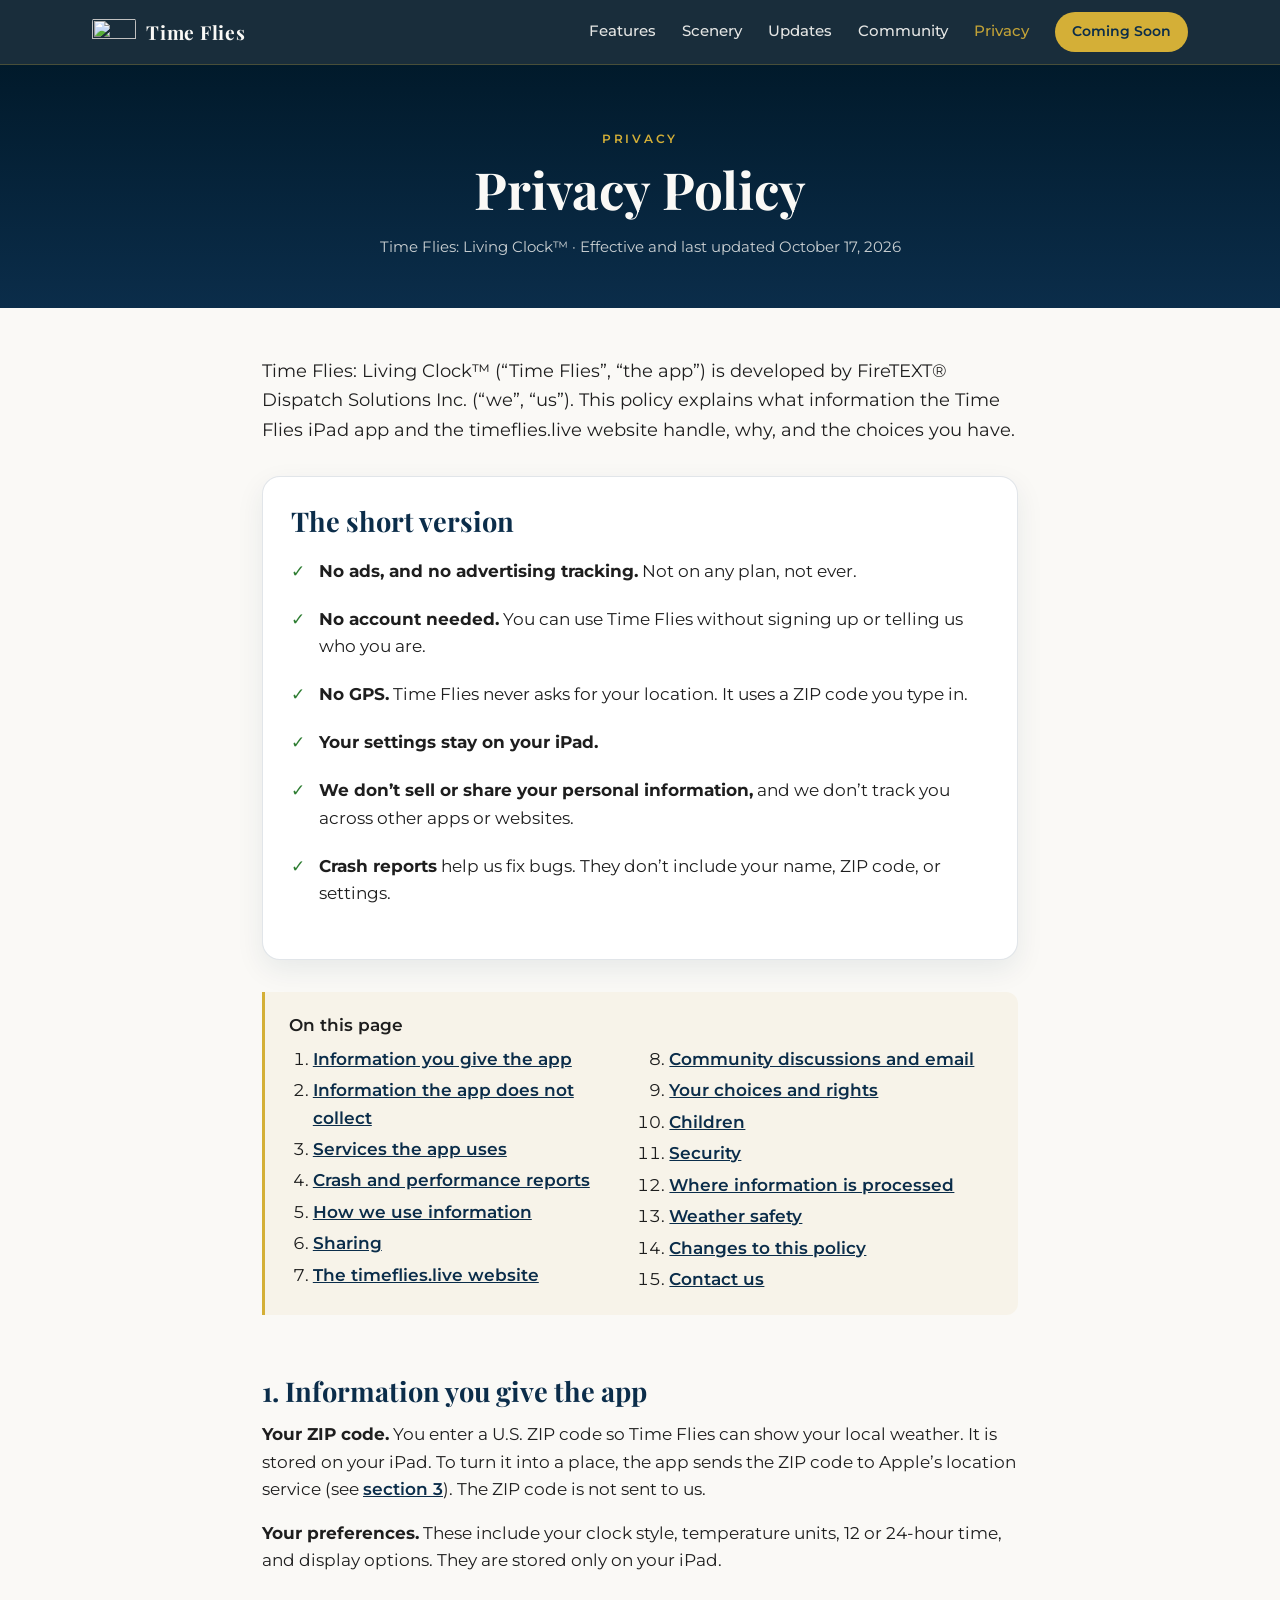
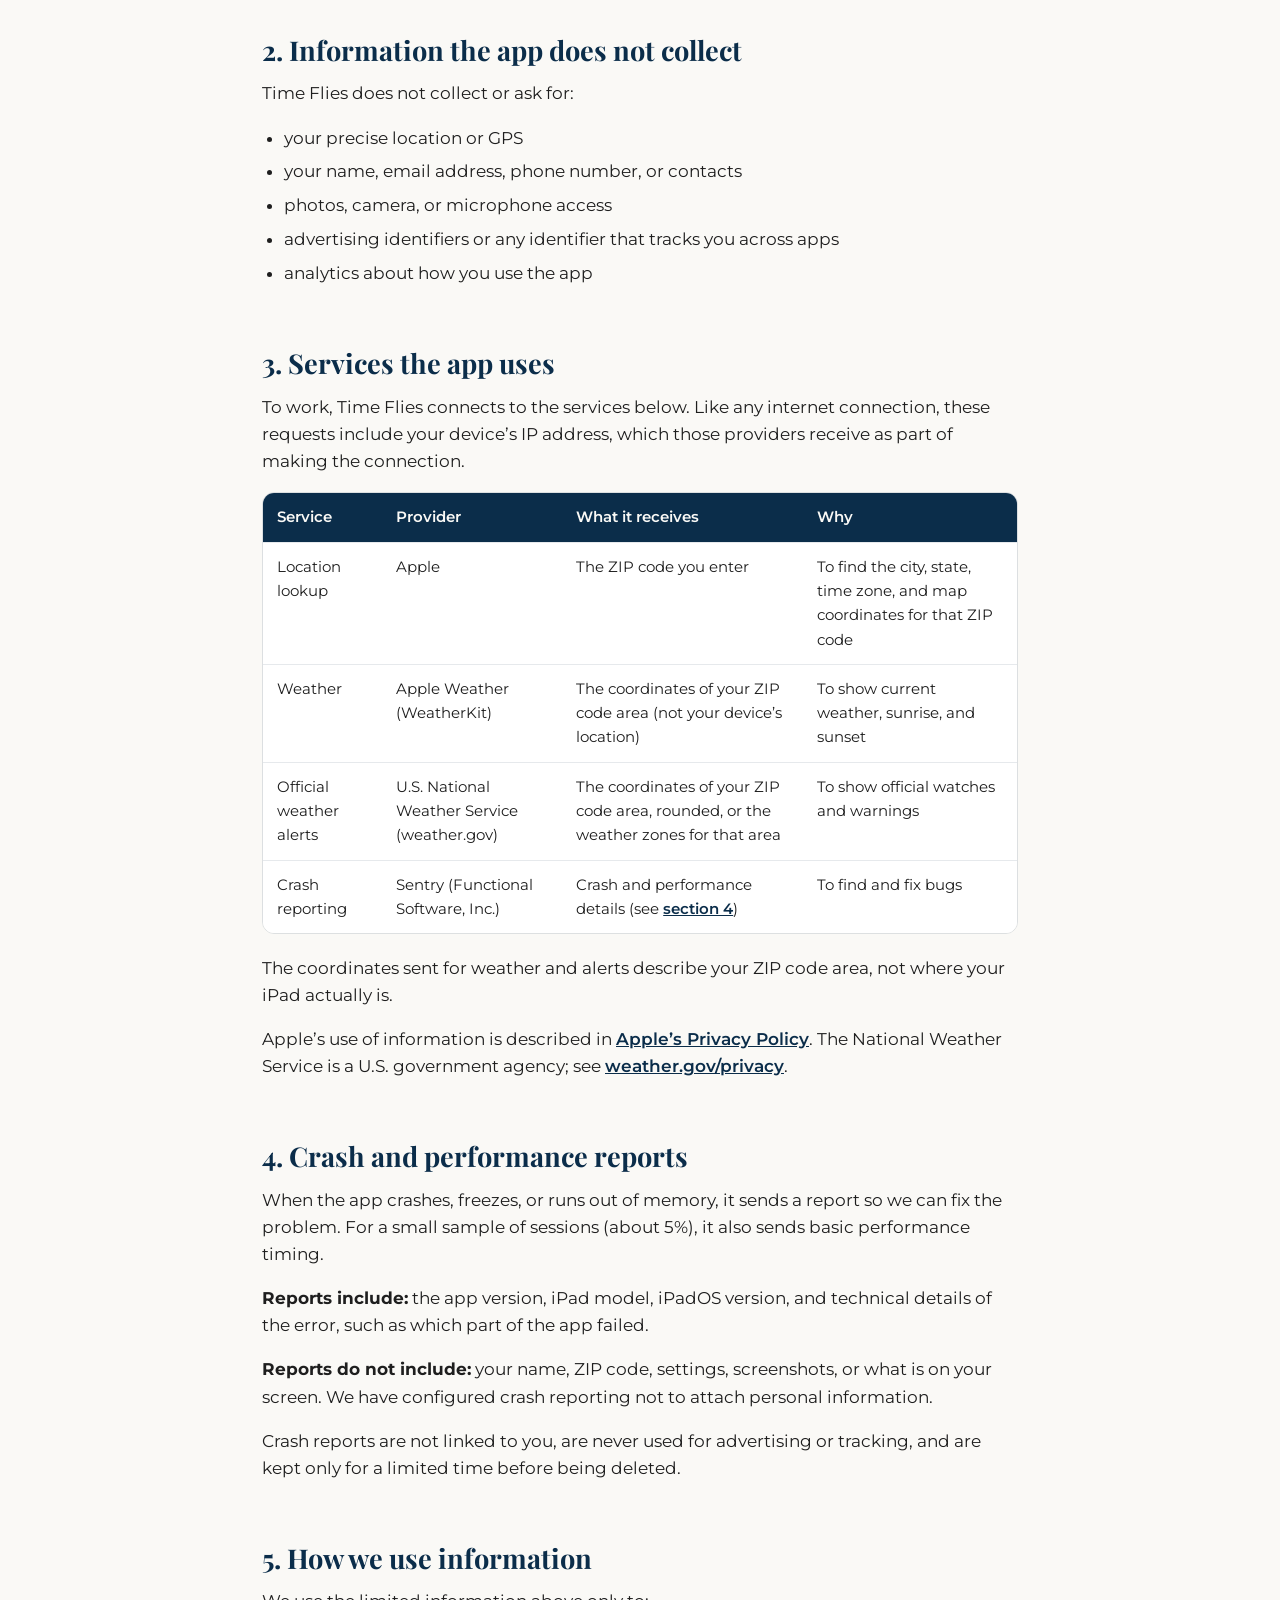
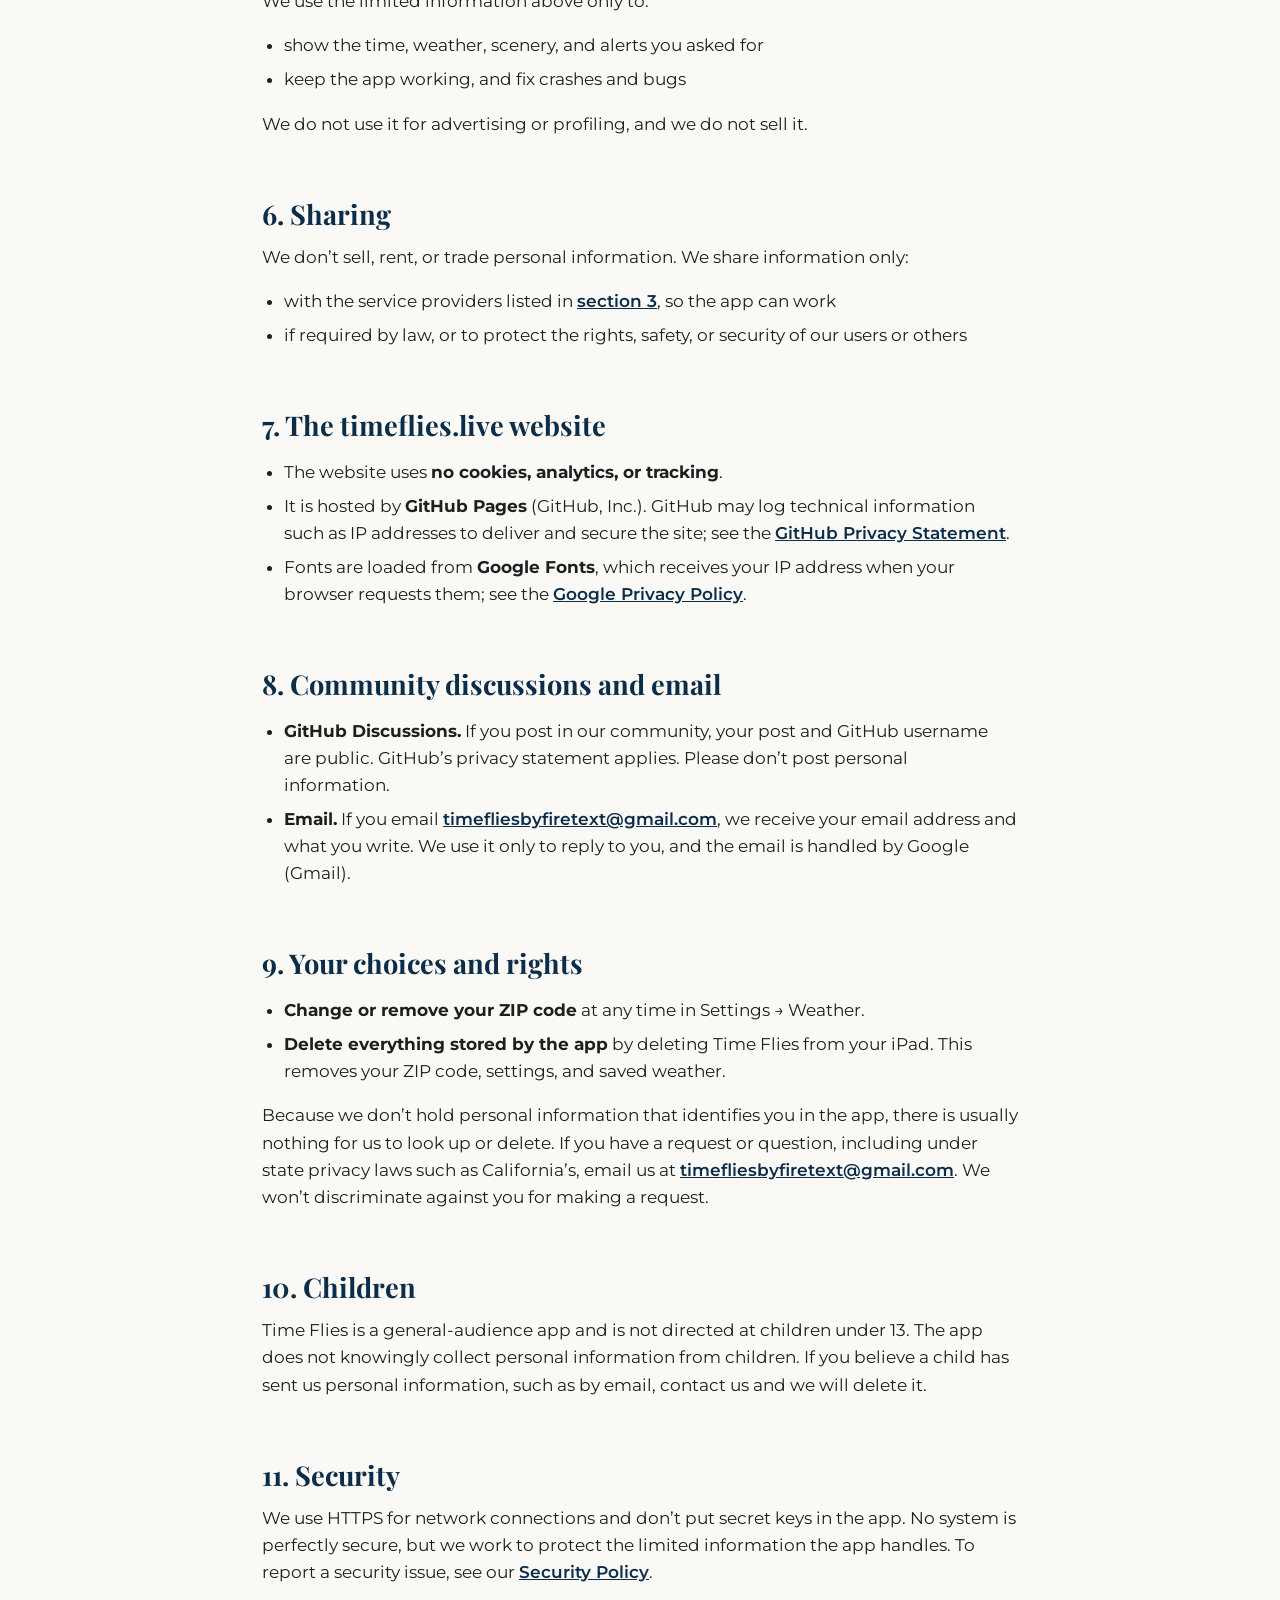
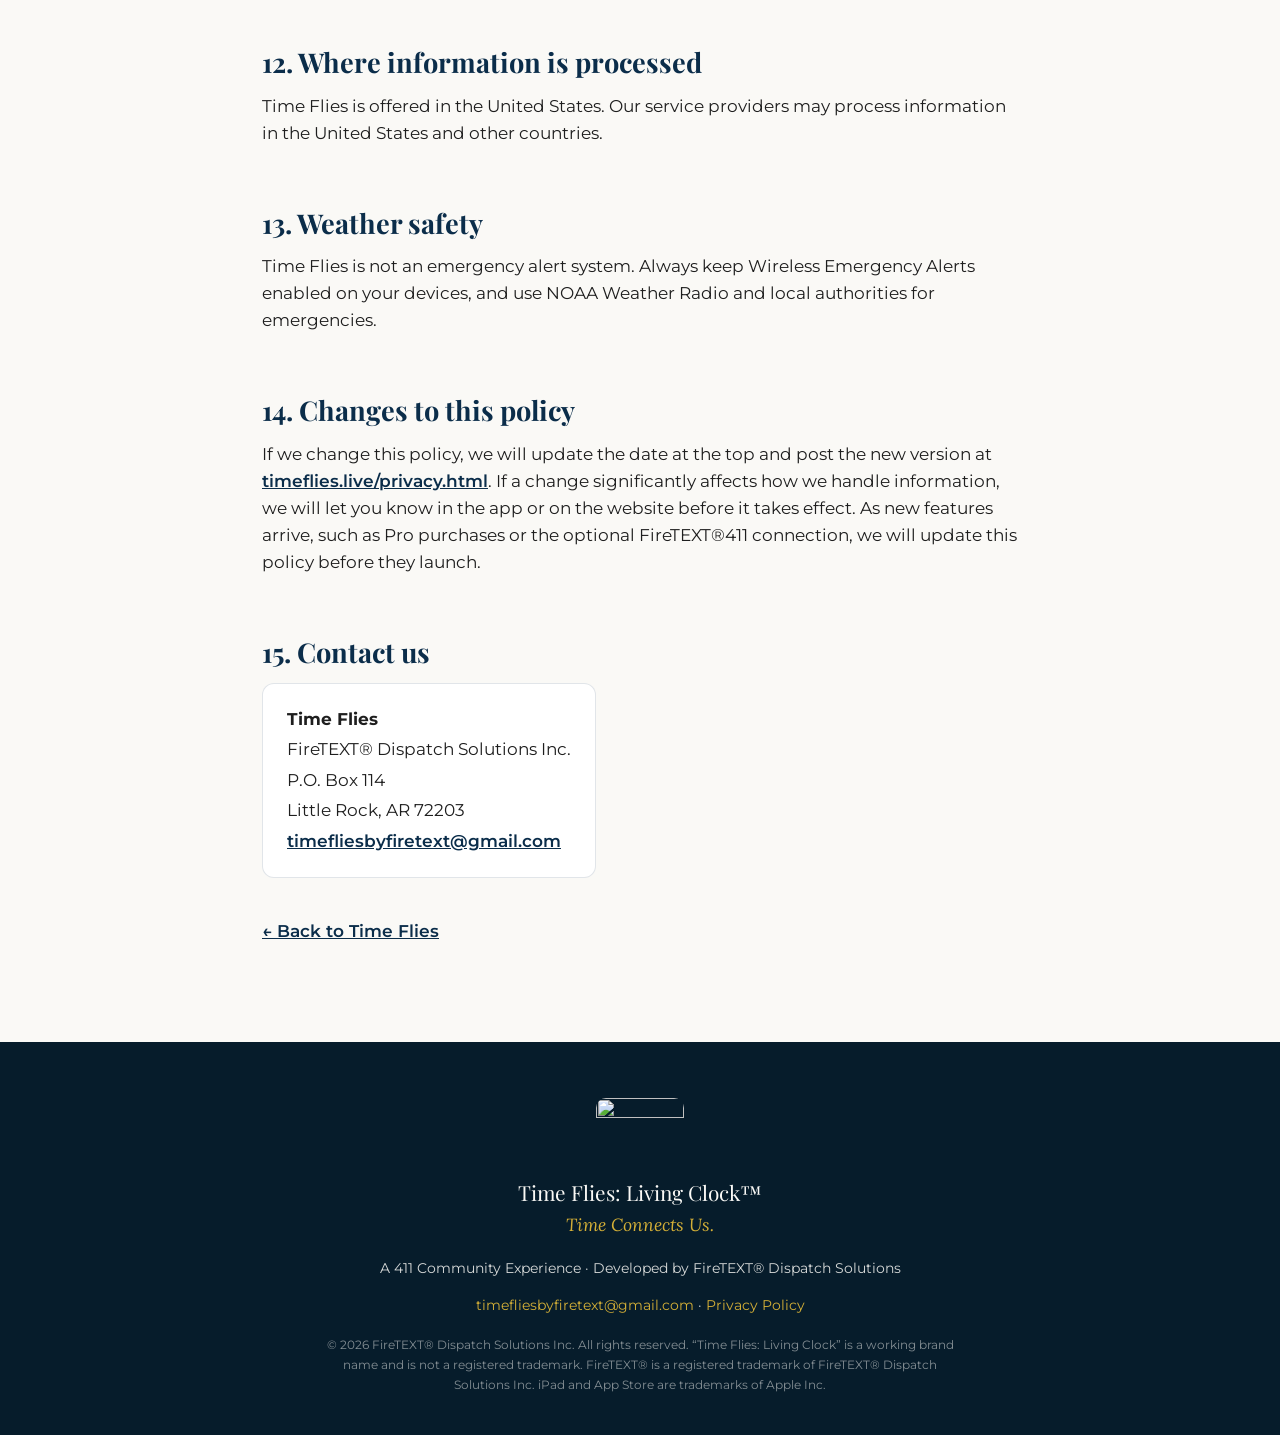
==== website/privacy.html @ d2031535 "Add the privacy policy page website/privacy.html at timeflies.live/privacy.html, linked from the hom" ====
<!doctype html>
<html lang="en">
<head>
  <meta charset="utf-8">
  <meta name="viewport" content="width=device-width, initial-scale=1">
  <title>Privacy Policy — Time Flies: Living Clock™</title>
  <meta name="description" content="How the Time Flies: Living Clock™ iPad app and the timeflies.live website handle information. No ads, no tracking, no account, and no GPS.">
  <meta name="robots" content="index, follow">
  <meta name="theme-color" content="#0B2D4A">
  <meta name="color-scheme" content="light">
  <link rel="canonical" href="https://timeflies.live/privacy.html">

  <meta property="og:site_name" content="Time Flies: Living Clock™">
  <meta property="og:type" content="article">
  <meta property="og:locale" content="en_US">
  <meta property="og:url" content="https://timeflies.live/privacy.html">
  <meta property="og:title" content="Privacy Policy — Time Flies: Living Clock™">
  <meta property="og:description" content="No ads, no tracking, no account, and no GPS. How Time Flies handles information.">
  <meta property="og:image" content="https://timeflies.live/assets/branding/time-flies-social-card.png">
  <meta property="og:image:width" content="1200">
  <meta property="og:image:height" content="630">
  <meta name="twitter:card" content="summary_large_image">
  <meta name="twitter:image" content="https://timeflies.live/assets/branding/time-flies-social-card.png">

  <link rel="icon" type="image/png" href="assets/branding/time-flies-favicon.png">
  <link rel="apple-touch-icon" href="assets/branding/time-flies-favicon.png">
  <link rel="preconnect" href="https://fonts.googleapis.com">
  <link rel="preconnect" href="https://fonts.gstatic.com" crossorigin>
  <link href="https://fonts.googleapis.com/css2?family=Lora:ital,wght@1,500&family=Montserrat:wght@400;500;600&family=Playfair+Display:wght@600;700&display=swap" rel="stylesheet">
  <link rel="stylesheet" href="styles.css">
</head>
<body>
  <a class="skip" href="#main">Skip to content</a>

  <header class="nav" id="top">
    <div class="wrap nav__inner">
      <a class="nav__brand" href="./" aria-label="Time Flies: Living Clock home">
        <img src="assets/branding/time-flies-symbol-dark.png" alt="" width="44" height="32">
        <span>Time Flies</span>
      </a>
      <button class="nav__toggle" aria-expanded="false" aria-controls="nav-links">Menu</button>
      <nav id="nav-links" class="nav__links" aria-label="Primary">
        <a href="./#features">Features</a>
        <a href="./#scenery">Scenery</a>
        <a href="./#updates">Updates</a>
        <a href="./#community">Community</a>
        <a href="privacy.html" aria-current="page">Privacy</a>
        <a class="btn btn--gold btn--sm" href="./#app-store">Coming Soon</a>
      </nav>
    </div>
  </header>

  <main id="main">
    <section class="legal-hero">
      <div class="wrap narrow">
        <p class="eyebrow">Privacy</p>
        <h1>Privacy Policy</h1>
        <p class="legal-hero__meta">Time Flies: Living Clock™ · Effective and last updated <time datetime="2026-10-17">October 17, 2026</time></p>
      </div>
    </section>

    <article class="section section--cream legal">
      <div class="wrap narrow">
        <p class="lead">Time Flies: Living Clock™ (“Time Flies”, “the app”) is developed by FireTEXT® Dispatch Solutions Inc. (“we”, “us”). This policy explains what information the Time Flies iPad app and the timeflies.live website handle, why, and the choices you have.</p>

        <aside class="legal-summary" aria-labelledby="short-version">
          <h2 id="short-version">The short version</h2>
          <ul class="checks">
            <li><strong>No ads, and no advertising tracking.</strong> Not on any plan, not ever.</li>
            <li><strong>No account needed.</strong> You can use Time Flies without signing up or telling us who you are.</li>
            <li><strong>No GPS.</strong> Time Flies never asks for your location. It uses a ZIP code you type in.</li>
            <li><strong>Your settings stay on your iPad.</strong></li>
            <li><strong>We don’t sell or share your personal information,</strong> and we don’t track you across other apps or websites.</li>
            <li><strong>Crash reports</strong> help us fix bugs. They don’t include your name, ZIP code, or settings.</li>
          </ul>
        </aside>

        <nav class="legal-toc" aria-label="On this page">
          <p class="legal-toc__title">On this page</p>
          <ol>
            <li><a href="#you-give">Information you give the app</a></li>
            <li><a href="#not-collected">Information the app does not collect</a></li>
            <li><a href="#services">Services the app uses</a></li>
            <li><a href="#crash-reports">Crash and performance reports</a></li>
            <li><a href="#use">How we use information</a></li>
            <li><a href="#sharing">Sharing</a></li>
            <li><a href="#website">The timeflies.live website</a></li>
            <li><a href="#community">Community discussions and email</a></li>
            <li><a href="#choices">Your choices and rights</a></li>
            <li><a href="#children">Children</a></li>
            <li><a href="#security">Security</a></li>
            <li><a href="#processing">Where information is processed</a></li>
            <li><a href="#weather-safety">Weather safety</a></li>
            <li><a href="#changes">Changes to this policy</a></li>
            <li><a href="#contact">Contact us</a></li>
          </ol>
        </nav>

        <h2 id="you-give">1. Information you give the app</h2>
        <p><strong>Your ZIP code.</strong> You enter a U.S. ZIP code so Time Flies can show your local weather. It is stored on your iPad. To turn it into a place, the app sends the ZIP code to Apple’s location service (see <a href="#services">section 3</a>). The ZIP code is not sent to us.</p>
        <p><strong>Your preferences.</strong> These include your clock style, temperature units, 12 or 24-hour time, and display options. They are stored only on your iPad.</p>

        <h2 id="not-collected">2. Information the app does not collect</h2>
        <p>Time Flies does not collect or ask for:</p>
        <ul>
          <li>your precise location or GPS</li>
          <li>your name, email address, phone number, or contacts</li>
          <li>photos, camera, or microphone access</li>
          <li>advertising identifiers or any identifier that tracks you across apps</li>
          <li>analytics about how you use the app</li>
        </ul>

        <h2 id="services">3. Services the app uses</h2>
        <p>To work, Time Flies connects to the services below. Like any internet connection, these requests include your device’s IP address, which those providers receive as part of making the connection.</p>
        <div class="table-wrap" role="region" aria-label="Services the app uses" tabindex="0">
          <table>
            <thead>
              <tr><th scope="col">Service</th><th scope="col">Provider</th><th scope="col">What it receives</th><th scope="col">Why</th></tr>
            </thead>
            <tbody>
              <tr><td>Location lookup</td><td>Apple</td><td>The ZIP code you enter</td><td>To find the city, state, time zone, and map coordinates for that ZIP code</td></tr>
              <tr><td>Weather</td><td>Apple Weather (WeatherKit)</td><td>The coordinates of your ZIP code area (not your device’s location)</td><td>To show current weather, sunrise, and sunset</td></tr>
              <tr><td>Official weather alerts</td><td>U.S. National Weather Service (weather.gov)</td><td>The coordinates of your ZIP code area, rounded, or the weather zones for that area</td><td>To show official watches and warnings</td></tr>
              <tr><td>Crash reporting</td><td>Sentry (Functional Software, Inc.)</td><td>Crash and performance details (see <a href="#crash-reports">section 4</a>)</td><td>To find and fix bugs</td></tr>
            </tbody>
          </table>
        </div>
        <p>The coordinates sent for weather and alerts describe your ZIP code area, not where your iPad actually is.</p>
        <p>Apple’s use of information is described in <a href="https://www.apple.com/legal/privacy/">Apple’s Privacy Policy</a>. The National Weather Service is a U.S. government agency; see <a href="https://www.weather.gov/privacy">weather.gov/privacy</a>.</p>

        <h2 id="crash-reports">4. Crash and performance reports</h2>
        <p>When the app crashes, freezes, or runs out of memory, it sends a report so we can fix the problem. For a small sample of sessions (about 5%), it also sends basic performance timing.</p>
        <p><strong>Reports include:</strong> the app version, iPad model, iPadOS version, and technical details of the error, such as which part of the app failed.</p>
        <p><strong>Reports do not include:</strong> your name, ZIP code, settings, screenshots, or what is on your screen. We have configured crash reporting not to attach personal information.</p>
        <p>Crash reports are not linked to you, are never used for advertising or tracking, and are kept only for a limited time before being deleted.</p>

        <h2 id="use">5. How we use information</h2>
        <p>We use the limited information above only to:</p>
        <ul>
          <li>show the time, weather, scenery, and alerts you asked for</li>
          <li>keep the app working, and fix crashes and bugs</li>
        </ul>
        <p>We do not use it for advertising or profiling, and we do not sell it.</p>

        <h2 id="sharing">6. Sharing</h2>
        <p>We don’t sell, rent, or trade personal information. We share information only:</p>
        <ul>
          <li>with the service providers listed in <a href="#services">section 3</a>, so the app can work</li>
          <li>if required by law, or to protect the rights, safety, or security of our users or others</li>
        </ul>

        <h2 id="website">7. The timeflies.live website</h2>
        <ul>
          <li>The website uses <strong>no cookies, analytics, or tracking</strong>.</li>
          <li>It is hosted by <strong>GitHub Pages</strong> (GitHub, Inc.). GitHub may log technical information such as IP addresses to deliver and secure the site; see the <a href="https://docs.github.com/site-policy/privacy-policies/github-general-privacy-statement">GitHub Privacy Statement</a>.</li>
          <li>Fonts are loaded from <strong>Google Fonts</strong>, which receives your IP address when your browser requests them; see the <a href="https://policies.google.com/privacy">Google Privacy Policy</a>.</li>
        </ul>

        <h2 id="community">8. Community discussions and email</h2>
        <ul>
          <li><strong>GitHub Discussions.</strong> If you post in our community, your post and GitHub username are public. GitHub’s privacy statement applies. Please don’t post personal information.</li>
          <li><strong>Email.</strong> If you email <a href="mailto:timefliesbyfiretext@gmail.com">timefliesbyfiretext@gmail.com</a>, we receive your email address and what you write. We use it only to reply to you, and the email is handled by Google (Gmail).</li>
        </ul>

        <h2 id="choices">9. Your choices and rights</h2>
        <ul>
          <li><strong>Change or remove your ZIP code</strong> at any time in Settings → Weather.</li>
          <li><strong>Delete everything stored by the app</strong> by deleting Time Flies from your iPad. This removes your ZIP code, settings, and saved weather.</li>
        </ul>
        <p>Because we don’t hold personal information that identifies you in the app, there is usually nothing for us to look up or delete. If you have a request or question, including under state privacy laws such as California’s, email us at <a href="mailto:timefliesbyfiretext@gmail.com">timefliesbyfiretext@gmail.com</a>. We won’t discriminate against you for making a request.</p>

        <h2 id="children">10. Children</h2>
        <p>Time Flies is a general-audience app and is not directed at children under 13. The app does not knowingly collect personal information from children. If you believe a child has sent us personal information, such as by email, contact us and we will delete it.</p>

        <h2 id="security">11. Security</h2>
        <p>We use HTTPS for network connections and don’t put secret keys in the app. No system is perfectly secure, but we work to protect the limited information the app handles. To report a security issue, see our <a href="https://github.com/firetext911/time-flies-showcase/blob/main/SECURITY.md">Security Policy</a>.</p>

        <h2 id="processing">12. Where information is processed</h2>
        <p>Time Flies is offered in the United States. Our service providers may process information in the United States and other countries.</p>

        <h2 id="weather-safety">13. Weather safety</h2>
        <p>Time Flies is not an emergency alert system. Always keep Wireless Emergency Alerts enabled on your devices, and use NOAA Weather Radio and local authorities for emergencies.</p>

        <h2 id="changes">14. Changes to this policy</h2>
        <p>If we change this policy, we will update the date at the top and post the new version at <a href="https://timeflies.live/privacy.html">timeflies.live/privacy.html</a>. If a change significantly affects how we handle information, we will let you know in the app or on the website before it takes effect. As new features arrive, such as Pro purchases or the optional FireTEXT®411 connection, we will update this policy before they launch.</p>

        <h2 id="contact">15. Contact us</h2>
        <address class="legal-address">
          <strong>Time Flies</strong><br>
          FireTEXT® Dispatch Solutions Inc.<br>
          P.O. Box 114<br>
          Little Rock, AR 72203<br>
          <a href="mailto:timefliesbyfiretext@gmail.com">timefliesbyfiretext@gmail.com</a>
        </address>

        <p class="legal-back"><a href="./">← Back to Time Flies</a></p>
      </div>
    </article>
  </main>

  <footer class="footer">
    <div class="wrap footer__inner">
      <img src="assets/branding/time-flies-symbol-dark.png" alt="" width="88" height="64">
      <p class="footer__name">Time Flies: Living Clock™</p>
      <p class="footer__tag">Time Connects Us.</p>
      <p>A 411 Community Experience · Developed by FireTEXT® Dispatch Solutions</p>
      <p><a class="footer__email" href="mailto:timefliesbyfiretext@gmail.com">timefliesbyfiretext@gmail.com</a> · <a class="footer__email" href="privacy.html">Privacy Policy</a></p>
      <p class="footer__legal">© <span data-year>2026</span> FireTEXT® Dispatch Solutions Inc. All rights reserved. “Time Flies: Living Clock” is a working brand name and is not a registered trademark. FireTEXT® is a registered trademark of FireTEXT® Dispatch Solutions Inc. iPad and App Store are trademarks of Apple Inc.</p>
    </div>
  </footer>

  <script src="main.js" defer></script>
</body>
</html>
---- website/styles.css ----
/* Time Flies: Living Clock™ — public website
   Brand tokens from the approved brand package (v1.0). */
:root {
  --midnight: #0B2D4A;
  --gold: #D4AF37;
  --forest: #2E7D32;
  --cream: #FAF9F6;
  --deep-navy: #061C2B;
  --charcoal: #1E1E1E;
  --soft-gold: #E5C76B;
  --olive: #687A43;

  --font-display: "Playfair Display", Georgia, "Times New Roman", serif;
  --font-ui: "Montserrat", system-ui, -apple-system, "Segoe UI", sans-serif;
  --font-tagline: "Lora", Georgia, serif;

  --radius: 18px;
  --gutter: 16px;
  --maxw: 1160px;
}

*, *::before, *::after { box-sizing: border-box; }
html { scroll-behavior: smooth; }
body {
  margin: 0;
  font-family: var(--font-ui);
  font-size: 1.0625rem; /* 17px at default size */
  line-height: 1.6;
  color: var(--charcoal);
  background: var(--cream);
  -webkit-font-smoothing: antialiased;
}
img { max-width: 100%; height: auto; display: block; }
a { color: inherit; }
h1, h2, h3 { font-family: var(--font-display); line-height: 1.2; margin: 0 0 .5em; }
h2 { font-size: clamp(1.8rem, 1.2rem + 2.2vw, 2.7rem); }
h3 { font-size: 1.2rem; }
p { margin: 0 0 1em; }

.wrap { width: 100%; max-width: var(--maxw); margin: 0 auto; padding: 0 var(--gutter); }
@media (min-width: 720px) { .wrap { padding: 0 32px; } }
.narrow { max-width: 820px; }
.center { text-align: center; }
.center-row { justify-content: center; }
.muted { opacity: .75; font-size: .95rem; }
.note { text-align: center; font-size: .9rem; opacity: .7; margin-top: 1.5rem; }

.skip { position: absolute; left: -999px; top: 8px; background: var(--gold); color: var(--midnight); padding: 8px 14px; border-radius: 8px; z-index: 100; }
.skip:focus { left: 8px; }
:focus-visible { outline: 3px solid var(--gold); outline-offset: 3px; }

.eyebrow {
  font-size: .78rem; font-weight: 600; letter-spacing: .22em; text-transform: uppercase;
  color: var(--gold); margin-bottom: .6rem;
}
.section--cream .eyebrow { color: #8a6d14; } /* gold darkened for AA contrast on cream */
.lead { font-size: 1.15rem; }

/* Buttons */
.btn {
  display: inline-flex; align-items: center; justify-content: center; gap: .5em;
  padding: .85em 1.5em; border-radius: 999px; font-weight: 600; font-size: .95rem;
  text-decoration: none; border: 2px solid transparent; transition: transform .15s, background .15s, color .15s;
}
.btn:hover { transform: translateY(-1px); }
.btn--sm { padding: .5em 1.1em; font-size: .85rem; }
.btn--gold { background: var(--gold); color: var(--midnight); }
.btn--gold:hover { background: var(--soft-gold); }
.btn--ghost { border-color: rgba(212,175,55,.6); color: var(--cream); }
.btn--ghost:hover { background: rgba(212,175,55,.12); }
.btn--navy { background: var(--midnight); color: var(--cream); cursor: default; }
.btn--navy:hover { transform: none; }
.btn--outline { border-color: var(--midnight); color: var(--midnight); }
.btn--outline:hover { background: var(--midnight); color: var(--cream); }
.link-gold { color: var(--gold); font-weight: 600; text-decoration: none; }
.link-gold:hover { text-decoration: underline; }

/* Navigation */
.nav {
  position: sticky; top: 0; z-index: 50;
  background: rgba(6, 28, 43, .92); backdrop-filter: blur(10px);
  border-bottom: 1px solid rgba(212,175,55,.25); color: var(--cream);
}
.nav__inner { display: flex; align-items: center; justify-content: space-between; min-height: 64px; }
.nav__brand { display: flex; align-items: center; gap: 10px; text-decoration: none; font-family: var(--font-display); font-weight: 700; font-size: 1.2rem; letter-spacing: .04em; }
.nav__brand img { width: 44px; height: auto; border-radius: 6px; }
.nav__links { display: flex; align-items: center; gap: 26px; }
.nav__links a:not(.btn) { text-decoration: none; font-size: .92rem; font-weight: 500; opacity: .9; }
.nav__links a:not(.btn):hover { color: var(--gold); }
.nav__toggle { display: none; background: none; border: 1px solid rgba(212,175,55,.6); color: var(--cream); border-radius: 999px; padding: .4em 1em; font: inherit; font-size: .85rem; }
@media (max-width: 860px) {
  .nav__toggle { display: inline-block; }
  .nav__links {
    display: none; position: absolute; top: 64px; left: 0; right: 0;
    flex-direction: column; align-items: stretch; gap: 0; padding: 8px var(--gutter) 16px;
    background: var(--deep-navy); border-bottom: 1px solid rgba(212,175,55,.25);
  }
  .nav__links.open { display: flex; }
  .nav__links a:not(.btn) { padding: 12px 0; border-bottom: 1px solid rgba(250,249,246,.08); }
  .nav__links .btn { margin-top: 12px; }
}

/* Hero */
.hero {
  color: var(--cream);
  background:
    radial-gradient(900px 500px at 85% 45%, rgba(212,175,55,.10), transparent 60%),
    linear-gradient(180deg, #011a2b 0%, #011a2b 45%, var(--midnight) 100%);
  padding: 48px 0 72px;
  overflow: hidden;
}
.hero__grid { display: grid; gap: 40px; align-items: center; }
@media (min-width: 960px) { .hero__grid { grid-template-columns: minmax(0, 1fr) minmax(0, 1.1fr); } }
.hero__copy { text-align: center; }
/* The approved artwork carries its own dark vignette; feather the edges so it sits in the hero without a visible box. */
.hero__logo {
  width: min(440px, 100%); margin: 0 auto 8px;
  -webkit-mask-image: linear-gradient(90deg, transparent, #000 5%, #000 95%, transparent), linear-gradient(180deg, transparent, #000 4%, #000 98%, transparent);
  -webkit-mask-composite: source-in;
  mask-image: linear-gradient(90deg, transparent, #000 5%, #000 95%, transparent), linear-gradient(180deg, transparent, #000 4%, #000 98%, transparent);
  mask-composite: intersect;
}
.hero__lede { font-family: var(--font-display); font-size: clamp(1.35rem, 1.1rem + 1vw, 1.9rem); max-width: 30ch; margin: 4px auto 14px; }
.hero__status { list-style: none; margin: 0 0 14px; padding: 0; display: flex; flex-wrap: wrap; justify-content: center; gap: 10px; }
.hero__status li { padding: .45em 1.1em; border-radius: 999px; border: 1px solid rgba(212,175,55,.45); font-size: .92rem; background: rgba(250,249,246,.04); }
.hero__status strong { color: var(--gold); font-weight: 600; }
.sr-only { position: absolute; width: 1px; height: 1px; padding: 0; margin: -1px; overflow: hidden; clip: rect(0 0 0 0); white-space: nowrap; border: 0; }
.hero__promise { font-family: var(--font-tagline); font-style: italic; color: var(--gold); font-size: 1.15rem; }
.hero__cta { display: flex; flex-wrap: wrap; gap: 12px; justify-content: center; margin-top: 20px; }

/* iPad frame */
.ipad { margin: 0; }
.ipad__screen {
  position: relative; aspect-ratio: 4 / 3; border-radius: 14px; overflow: hidden;
  box-shadow: 0 0 0 10px #10161c, 0 0 0 11px #2b3440, 0 30px 60px rgba(0,0,0,.45);
}
.ipad--hero figcaption, .shot figcaption, .tile figcaption {
  text-align: center; font-size: .85rem; margin-top: 22px; opacity: .75;
}
.ipad--sm .ipad__screen { box-shadow: 0 0 0 7px #10161c, 0 0 0 8px #2b3440, 0 18px 36px rgba(0,0,0,.25); }

.live-clock {
  position: absolute; inset: 0; display: flex; flex-direction: column; align-items: center; justify-content: center;
  color: #fff; text-shadow: 0 2px 18px rgba(0,0,0,.45);
}
.live-clock__time { font-family: var(--font-ui); font-weight: 500; font-size: clamp(3rem, 2rem + 6vw, 6.5rem); letter-spacing: .02em; font-variant-numeric: tabular-nums; line-height: 1; }
.live-clock__date { font-size: clamp(.85rem, .7rem + .6vw, 1.15rem); letter-spacing: .12em; text-transform: uppercase; margin-top: 10px; opacity: .9; }

/* Scenes — colour studies, not app renders */
.scene { position: relative; width: 100%; height: 100%; overflow: hidden; }
.scene::after { /* mountain silhouette */
  content: ""; position: absolute; left: -5%; right: -5%; bottom: 0; height: 45%;
  background: var(--ridge, #0d2233);
  clip-path: polygon(0 70%, 12% 40%, 22% 55%, 35% 18%, 47% 48%, 58% 30%, 70% 52%, 82% 22%, 92% 45%, 100% 35%, 100% 100%, 0 100%);
  opacity: .95;
}
.scene--sunny  { background: linear-gradient(180deg, #5aa7e0 0%, #a8d4f2 55%, #e9f3fa 100%); --ridge: #2f4f3a; }
.scene--rain   { background: linear-gradient(180deg, #4b5a68 0%, #7d8c99 60%, #a3afb8 100%); --ridge: #2b3a3f; }
.scene--snow   { background: linear-gradient(180deg, #b9c6d3 0%, #dde5ec 60%, #f4f7fa 100%); --ridge: #6f8193; }
.scene--storm  { background: linear-gradient(180deg, #1b2430 0%, #33404e 60%, #4a5866 100%); --ridge: #121a22; }
.scene--moon   { background: radial-gradient(circle at 75% 22%, #f4f1dc 0 3.5%, rgba(244,241,220,.25) 4%, transparent 14%), linear-gradient(180deg, #061428 0%, #0B2D4A 70%, #18405f 100%); --ridge: #04101c; }
.scene--golden { background: radial-gradient(circle at 50% 78%, #ffd98a 0 6%, rgba(255,190,90,.5) 14%, transparent 45%), linear-gradient(180deg, #2a2f5a 0%, #b45c4a 50%, #f0a55a 78%, #f7cf7a 100%); --ridge: #241a24; }

.fx { position: absolute; inset: 0; z-index: 1; pointer-events: none; }
.fx--rain {
  background-image: repeating-linear-gradient(105deg, transparent 0 14px, rgba(255,255,255,.35) 14px 15px, transparent 15px 34px);
  background-size: 120px 120px; animation: rain .6s linear infinite;
}
.fx--snow {
  background-image:
    radial-gradient(circle, #fff 1.6px, transparent 2.2px),
    radial-gradient(circle, rgba(255,255,255,.8) 1.1px, transparent 1.6px);
  background-size: 60px 60px, 37px 37px; animation: snow 6s linear infinite;
}
.fx--flash { background: #fff; opacity: 0; animation: flash 7s infinite; }
@keyframes rain  { to { background-position: -30px 120px; } }
@keyframes snow  { to { background-position: 20px 60px, -10px 37px; } }
@keyframes flash { 0%, 90%, 94%, 100% { opacity: 0; } 91%, 93% { opacity: .35; } }
@media (prefers-reduced-motion: reduce) {
  .fx--rain, .fx--snow, .fx--flash { animation: none; }
  html { scroll-behavior: auto; }
}

/* Promise strip */
.strip { background: var(--deep-navy); color: var(--cream); border-top: 1px solid rgba(212,175,55,.3); border-bottom: 1px solid rgba(212,175,55,.3); }
.strip__grid { display: grid; grid-template-columns: repeat(2, 1fr); gap: 20px; padding-top: 26px; padding-bottom: 26px; text-align: center; }
@media (min-width: 820px) { .strip__grid { grid-template-columns: repeat(4, 1fr); } }
.strip strong { display: block; color: var(--gold); font-weight: 600; letter-spacing: .03em; }
.strip span { font-size: .88rem; opacity: .8; }

/* Sections */
.section { padding: 80px 0; }
.section--cream { background: var(--cream); color: var(--charcoal); }
.section--cream h2 { color: var(--midnight); }
.section--navy { background: var(--midnight); color: var(--cream); }
.section--green { background: linear-gradient(180deg, #1f5a23, var(--forest)); color: var(--cream); }
.section--green .eyebrow { color: var(--soft-gold); }
.section__head { text-align: center; max-width: 720px; margin: 0 auto 44px; }
.intro { padding-bottom: 20px; text-align: center; }
.intro h2::after, .section__head h2::after {
  content: ""; display: block; width: 64px; height: 2px; background: var(--gold); margin: 18px auto 0;
}

/* Screenshot slots */
.shots { display: grid; gap: 40px; }
@media (min-width: 820px) { .shots { grid-template-columns: repeat(3, 1fr); } }
.shot { margin: 0; }
.placeholder {
  display: flex; align-items: center; justify-content: center;
  background: linear-gradient(135deg, var(--midnight), var(--deep-navy));
  color: rgba(250,249,246,.7); font-size: .9rem; letter-spacing: .08em; text-transform: uppercase;
}
.placeholder span { border: 1px dashed rgba(212,175,55,.5); padding: 8px 14px; border-radius: 999px; }
.shot img { width: 100%; height: 100%; object-fit: cover; }

/* Features */
.features { display: grid; gap: 18px; }
@media (min-width: 680px) { .features { grid-template-columns: repeat(2, minmax(0, 1fr)); } }
@media (min-width: 1000px) { .features { grid-template-columns: repeat(3, minmax(0, 1fr)); } }
.feature {
  padding: 26px; border-radius: var(--radius);
  background: linear-gradient(180deg, rgba(250,249,246,.06), rgba(250,249,246,.02));
  border: 1px solid rgba(212,175,55,.22);
}
.feature h3 { color: var(--gold); }
.feature p { margin: 0; opacity: .88; font-size: .97rem; }
.tag {
  font-family: var(--font-ui); font-style: normal; font-size: .62rem; font-weight: 600; letter-spacing: .12em; text-transform: uppercase;
  vertical-align: middle; margin-left: 6px; padding: 3px 8px; border-radius: 999px;
  border: 1px solid currentColor; opacity: .85;
}

/* Scenery gallery */
.scenery { display: grid; gap: 22px; grid-template-columns: repeat(2, minmax(0, 1fr)); }
@media (min-width: 900px) { .scenery { grid-template-columns: repeat(3, minmax(0, 1fr)); } }
.tile { margin: 0; }
.tile .scene { height: auto; aspect-ratio: 4 / 3; border-radius: 14px; box-shadow: 0 14px 30px rgba(11,45,74,.18); }
.tile figcaption { margin-top: 10px; font-weight: 600; color: var(--midnight); opacity: 1; }

/* Video */
.video { margin: 28px 0 18px; aspect-ratio: 16 / 9; border-radius: var(--radius); overflow: hidden; border: 1px solid rgba(212,175,55,.35); background: var(--deep-navy); }
.video video { width: 100%; height: 100%; object-fit: cover; }
.video__placeholder { height: 100%; display: flex; flex-direction: column; align-items: center; justify-content: center; gap: 14px; }
.video__placeholder p { margin: 0; letter-spacing: .1em; text-transform: uppercase; font-size: .85rem; opacity: .8; }
.video__play { width: 72px; height: 72px; border-radius: 50%; border: 2px solid var(--gold); position: relative; }
.video__play::after { content: ""; position: absolute; left: 29px; top: 22px; border-left: 20px solid var(--gold); border-top: 13px solid transparent; border-bottom: 13px solid transparent; }

/* Timeline */
.timeline { list-style: none; margin: 0; padding: 0 0 0 28px; border-left: 2px solid rgba(11,45,74,.15); }
.timeline li { position: relative; padding: 0 0 30px 18px; }
.timeline li::before {
  content: ""; position: absolute; left: -37px; top: 6px; width: 16px; height: 16px; border-radius: 50%;
  background: var(--cream); border: 2px solid rgba(11,45,74,.3);
}
.timeline li.done::before { background: var(--forest); border-color: var(--forest); }
.timeline li.active::before { background: var(--gold); border-color: var(--gold); box-shadow: 0 0 0 6px rgba(212,175,55,.2); }
.timeline time { font-size: .8rem; letter-spacing: .14em; text-transform: uppercase; color: #6b5a1e; font-weight: 600; }
.timeline h3 { color: var(--midnight); margin: 4px 0 4px; }
.timeline p { margin: 0; }

/* Plans */
.plans { display: grid; gap: 22px; max-width: 900px; margin: 0 auto; }
@media (min-width: 760px) { .plans { grid-template-columns: 1fr 1fr; } }
.plan { padding: 30px; border-radius: var(--radius); border: 1px solid rgba(250,249,246,.18); background: rgba(250,249,246,.04); }
.plan--pro { border-color: var(--gold); background: linear-gradient(180deg, rgba(212,175,55,.1), rgba(212,175,55,.02)); }
.plan h3 { font-size: 1.6rem; color: var(--gold); }
.plan ul, .checks { list-style: none; padding: 0; margin: 0 0 1em; }
.plan li, .checks li { padding: 7px 0 7px 28px; position: relative; }
.plan li::before, .checks li::before { content: "✓"; position: absolute; left: 0; color: var(--gold); font-weight: 700; }
.checks li::before { color: var(--forest); }

/* App Store */
.appstore__mark { width: 160px; margin: 0 auto 18px; border-radius: 22px; box-shadow: 0 16px 36px rgba(11,45,74,.25); }

/* Community */
.community { display: grid; gap: 16px; }
@media (min-width: 640px) { .community { grid-template-columns: repeat(2, 1fr); } }
@media (min-width: 1000px) { .community { grid-template-columns: repeat(4, 1fr); } }
.card {
  display: block; text-decoration: none; padding: 24px; border-radius: var(--radius);
  background: rgba(250,249,246,.08); border: 1px solid rgba(250,249,246,.2); transition: background .15s, transform .15s;
}
.card:hover { background: rgba(250,249,246,.14); transform: translateY(-2px); }
.card h3 { font-family: var(--font-ui); font-weight: 600; font-size: 1.05rem; }
.card p { margin: 0; opacity: .85; font-size: .95rem; }

/* Privacy / contact */
.two-col { display: grid; gap: 48px; }
@media (min-width: 860px) { .two-col { grid-template-columns: 1fr 1fr; } }
.two-col a { color: var(--midnight); font-weight: 600; }
.contact-email { font-size: 1.1rem; }
.contact-email a { overflow-wrap: anywhere; }
.footer__email { color: var(--gold); text-decoration: none; }
.footer__email:hover { text-decoration: underline; }

/* Footer */
.footer { background: var(--deep-navy); color: rgba(250,249,246,.85); padding: 56px 0 40px; text-align: center; font-size: .9rem; }
.footer img { width: 88px; margin: 0 auto 14px; border-radius: 10px; }
.footer__name { font-family: var(--font-display); font-size: 1.3rem; color: var(--cream); margin-bottom: 2px; }
.footer__tag { font-family: var(--font-tagline); font-style: italic; color: var(--gold); font-size: 1.1rem; }
.footer__legal { max-width: 640px; margin: 18px auto 0; font-size: .78rem; opacity: .6; }

/* Privacy policy and other legal pages */
.legal-hero { background: linear-gradient(180deg, #011a2b, var(--midnight)); color: var(--cream); padding: 64px 0 48px; text-align: center; }
.legal-hero h1 { font-size: clamp(2.2rem, 1.6rem + 2.4vw, 3.2rem); margin-bottom: .3em; }
.legal-hero__meta { opacity: .8; font-size: .95rem; margin: 0; }
.legal { padding-top: 48px; }
.legal h2 { color: var(--midnight); font-size: clamp(1.35rem, 1.1rem + .8vw, 1.7rem); margin-top: 2.2em; scroll-margin-top: 84px; }
.legal ul:not(.checks) { padding-left: 1.3em; }
.legal li { margin-bottom: .4em; }
.legal a { color: var(--midnight); font-weight: 600; }
.legal-summary { margin: 32px 0; padding: 28px; border-radius: var(--radius); background: #fff; border: 1px solid rgba(11,45,74,.12); box-shadow: 0 10px 28px rgba(11,45,74,.08); }
.legal-summary h2 { margin-top: 0; }
.legal-toc { margin: 0 0 8px; padding: 20px 24px; border-left: 3px solid var(--gold); background: rgba(212,175,55,.07); border-radius: 0 12px 12px 0; }
.legal-toc__title { font-weight: 600; margin-bottom: .4em; }
.legal-toc ol { margin: 0; padding-left: 1.4em; columns: 2 16rem; column-gap: 2rem; }
.legal-toc li { margin-bottom: .25em; break-inside: avoid; }
.table-wrap { overflow-x: auto; margin: 0 0 1.2em; border-radius: 12px; border: 1px solid rgba(11,45,74,.12); }
.legal table { width: 100%; border-collapse: collapse; font-size: .95rem; min-width: 560px; background: #fff; }
.legal th, .legal td { text-align: left; vertical-align: top; padding: 12px 14px; border-bottom: 1px solid rgba(11,45,74,.1); }
.legal th { background: var(--midnight); color: var(--cream); font-weight: 600; }
.legal tr:last-child td { border-bottom: 0; }
.legal-address { font-style: normal; line-height: 1.8; padding: 20px 24px; background: #fff; border-radius: 12px; border: 1px solid rgba(11,45,74,.12); display: inline-block; }
.legal-back { margin-top: 40px; }
.nav__links a[aria-current="page"] { color: var(--gold); }

/* Large screens and TV browsers (10-foot viewing): scale everything up from the root size. */
@media (min-width: 1800px) {
  html { font-size: 20px; }
  body { font-size: 1.05rem; }
  :root { --maxw: 1560px; }
  .hero__logo { width: min(560px, 100%); }
}
@media (min-width: 2400px) {
  html { font-size: 26px; }
  :root { --maxw: 2100px; }
  .hero__logo { width: min(760px, 100%); }
  .nav__inner { min-height: 96px; }
  .nav__brand img { width: 64px; }
}
/* Remote-control and keyboard navigation: make focus obvious from across the room. */
@media (min-width: 1800px), (hover: none) and (pointer: coarse) {
  :focus-visible { outline-width: 4px; outline-offset: 5px; }
}
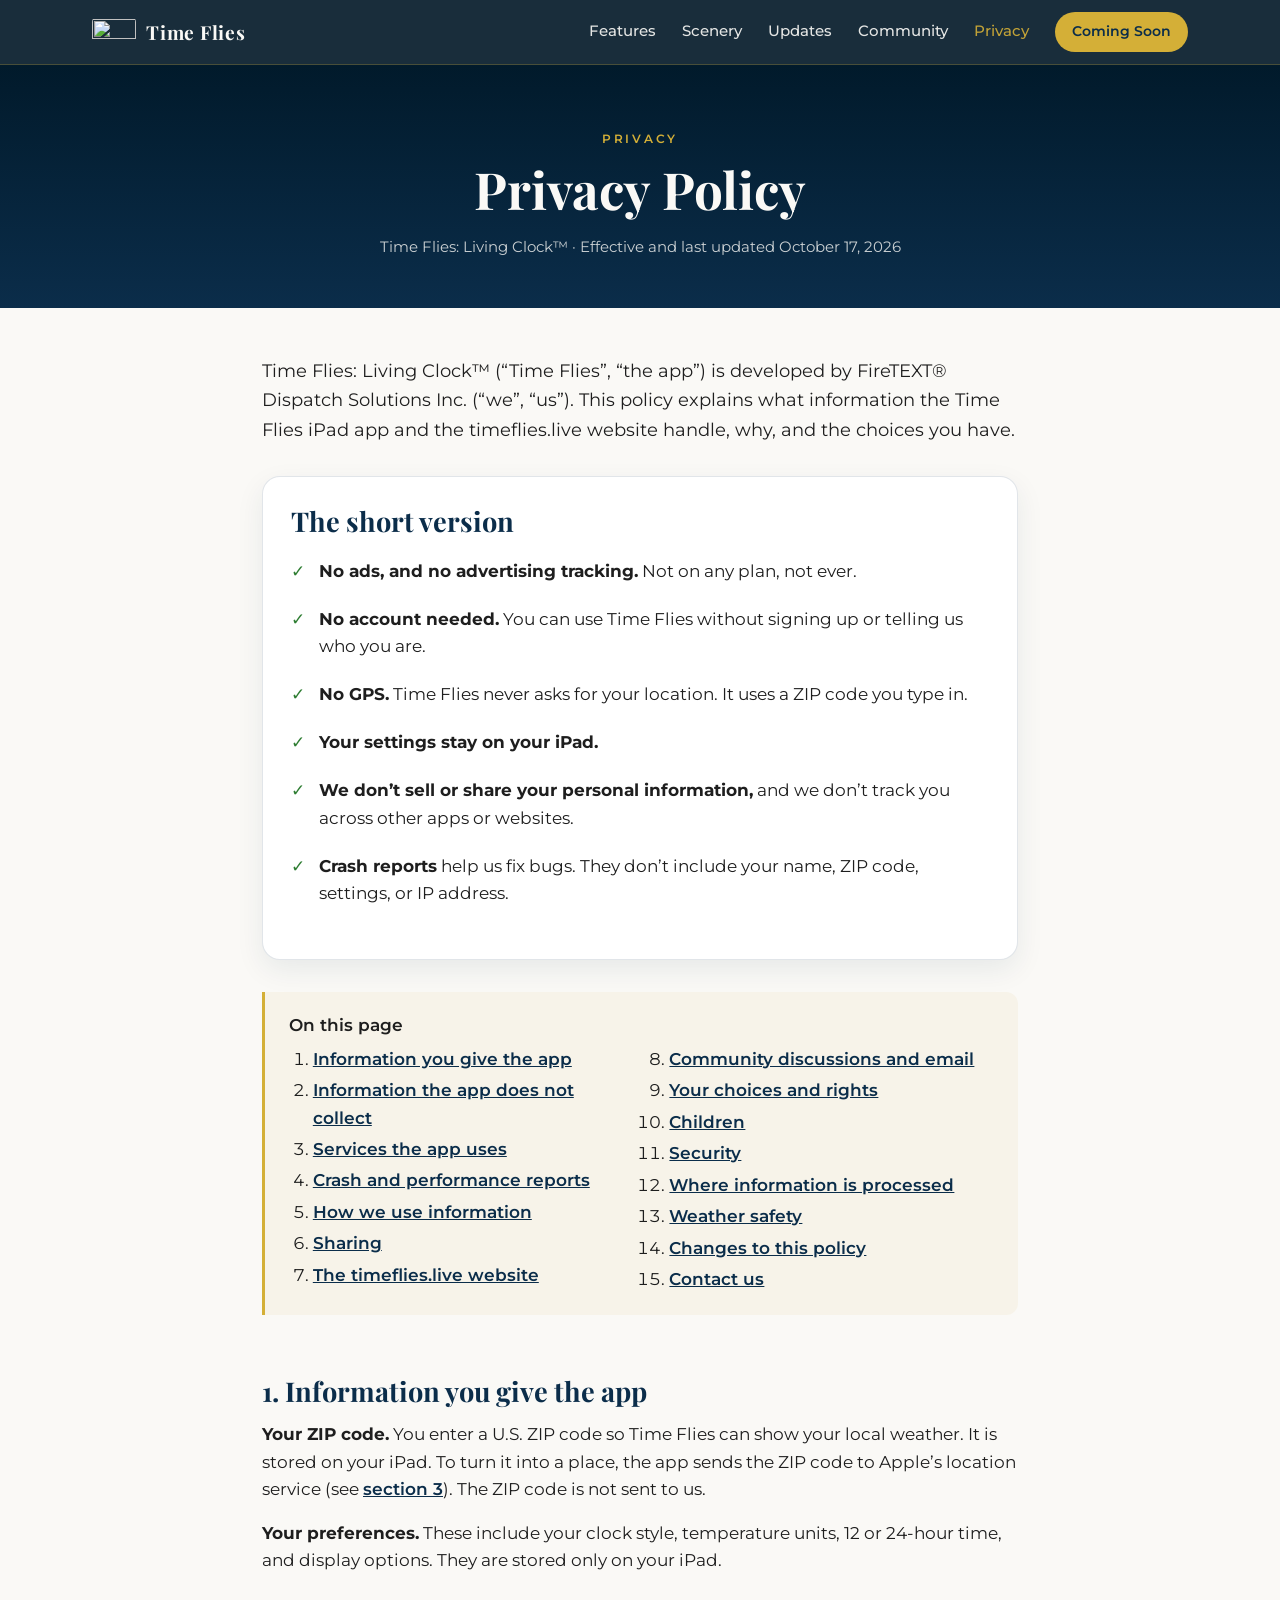
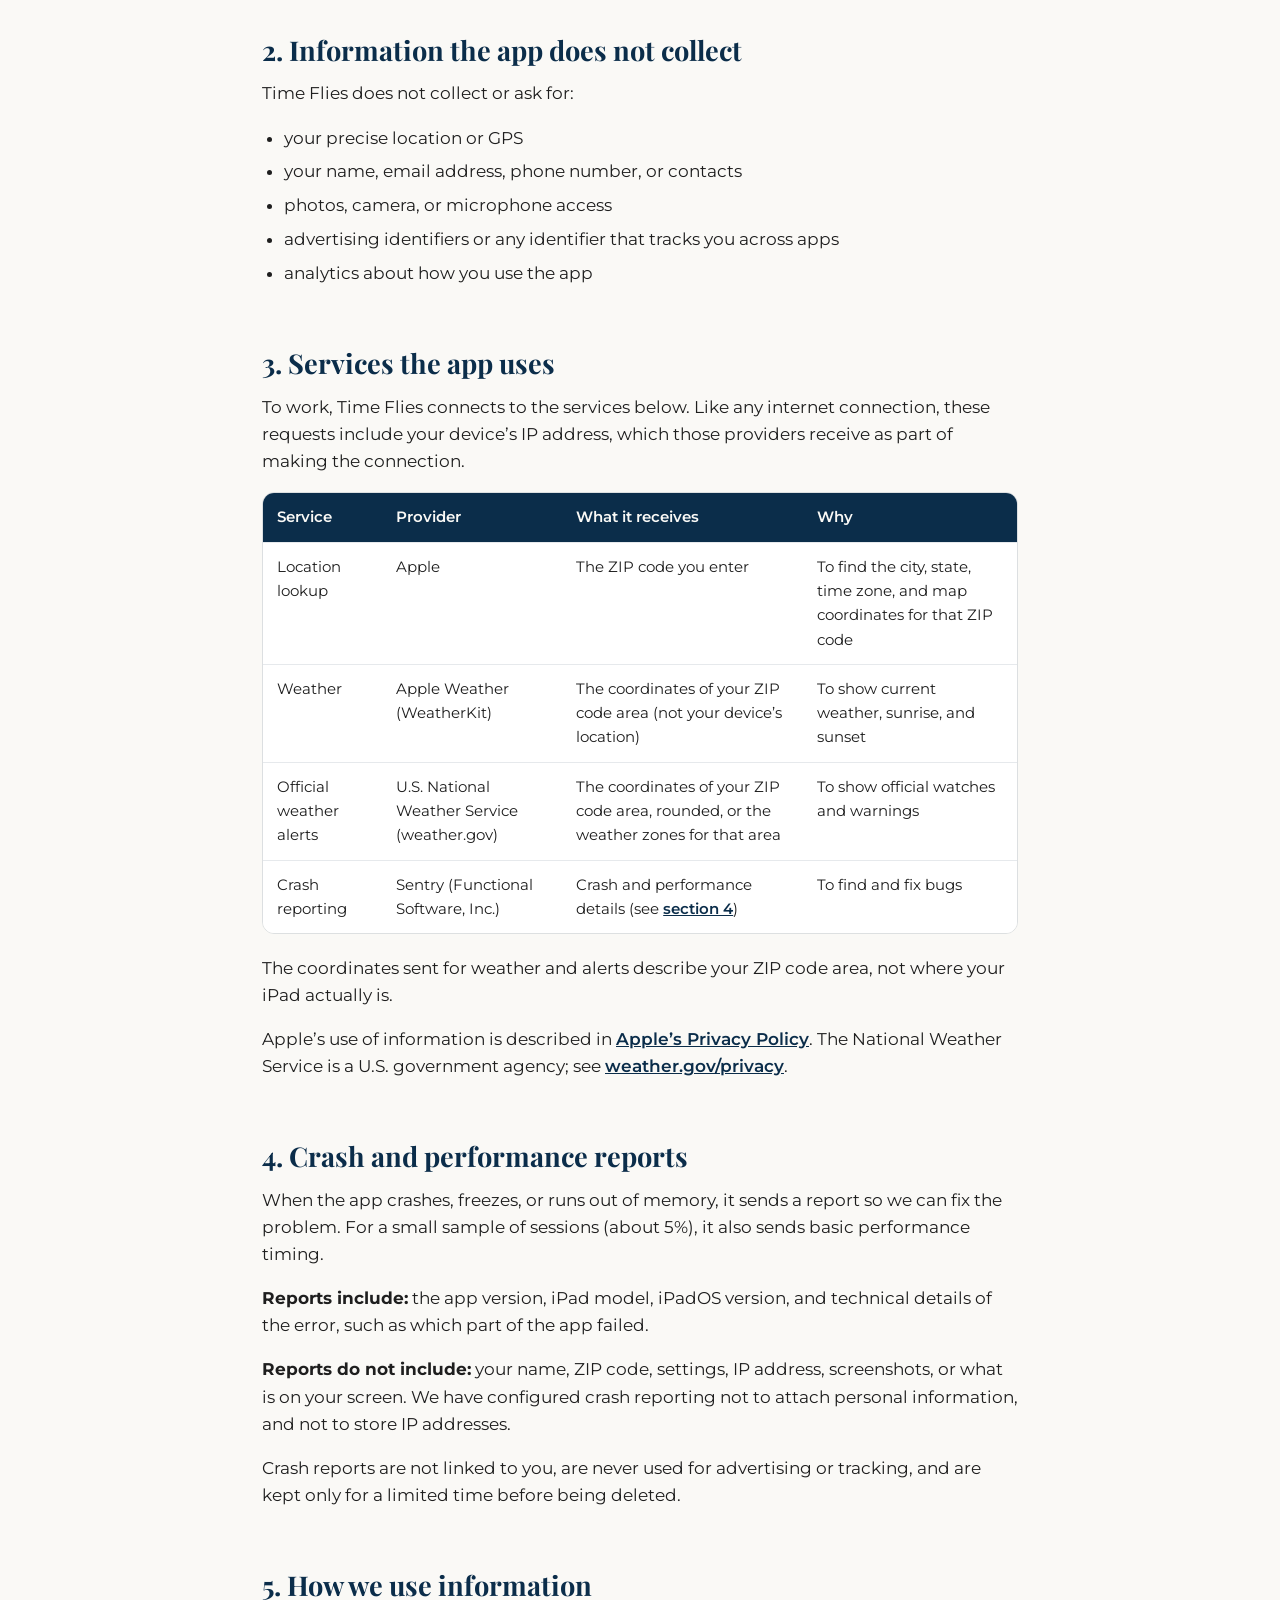
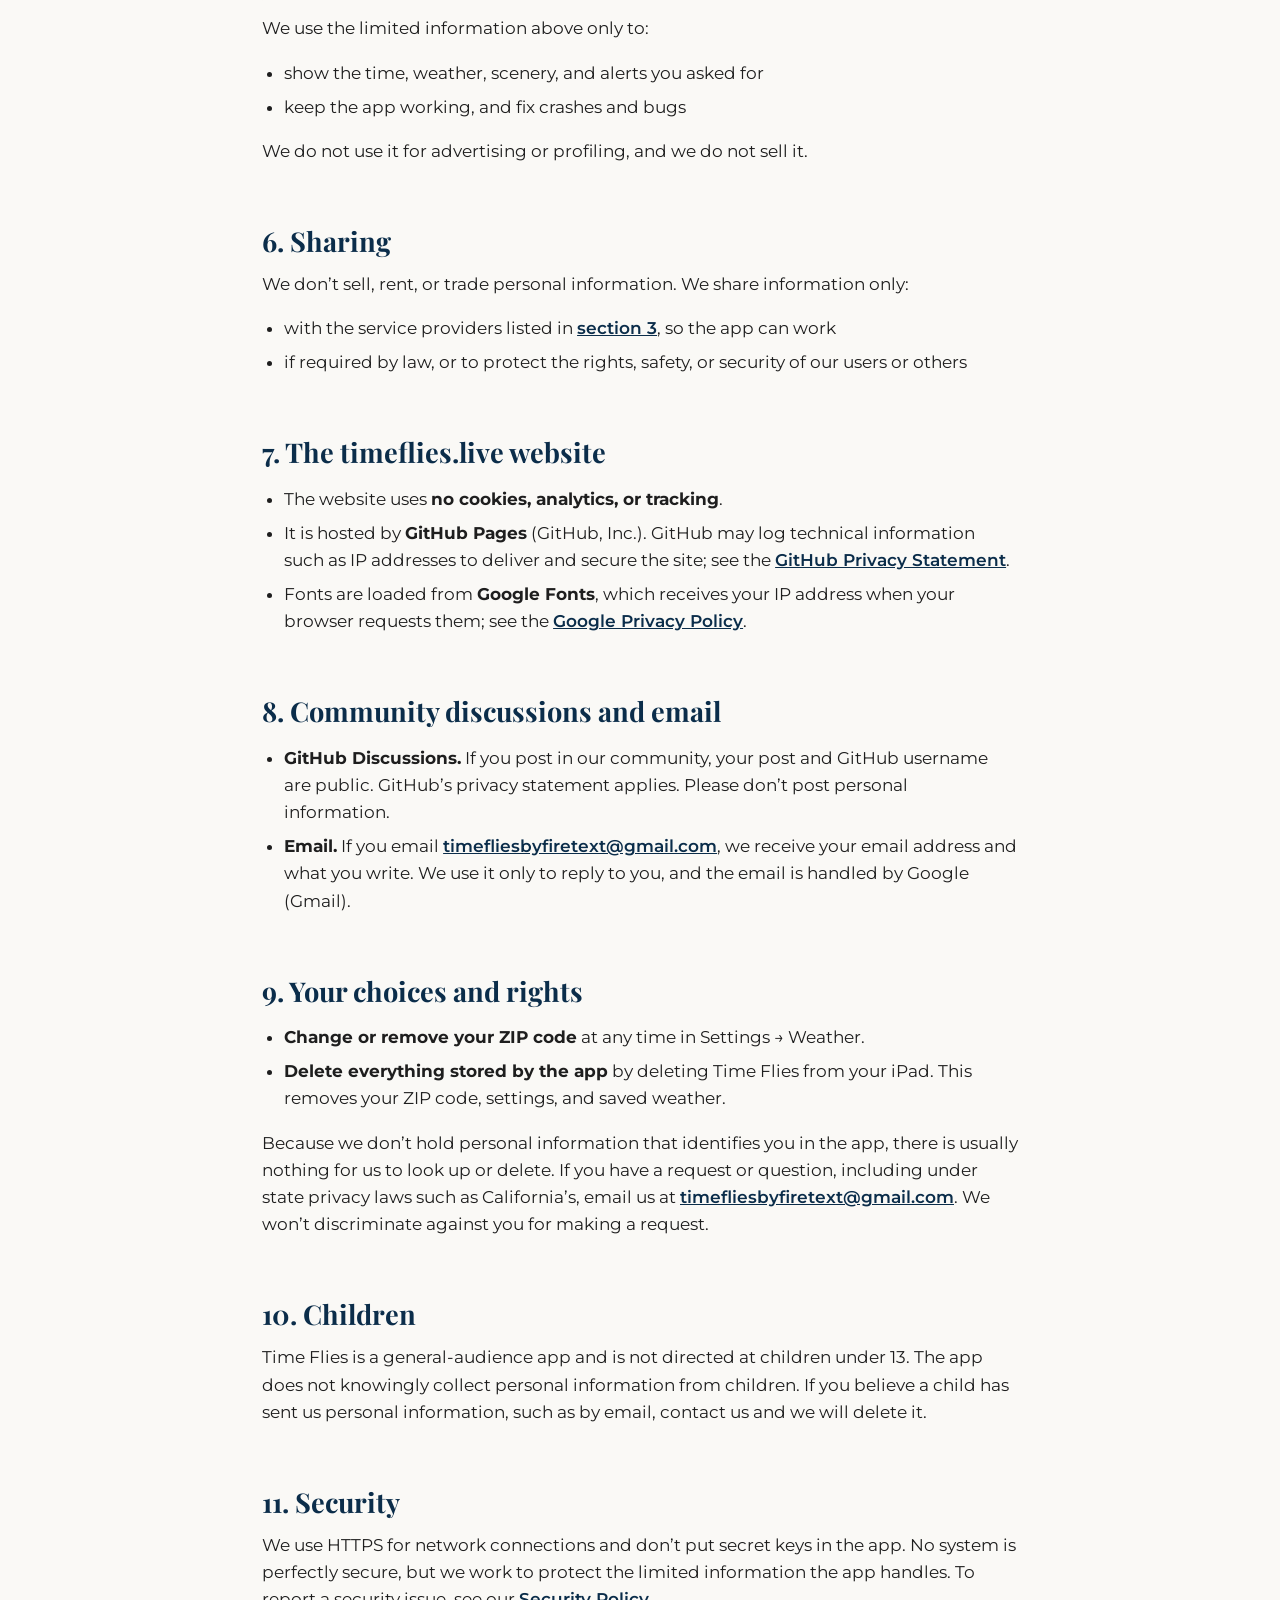
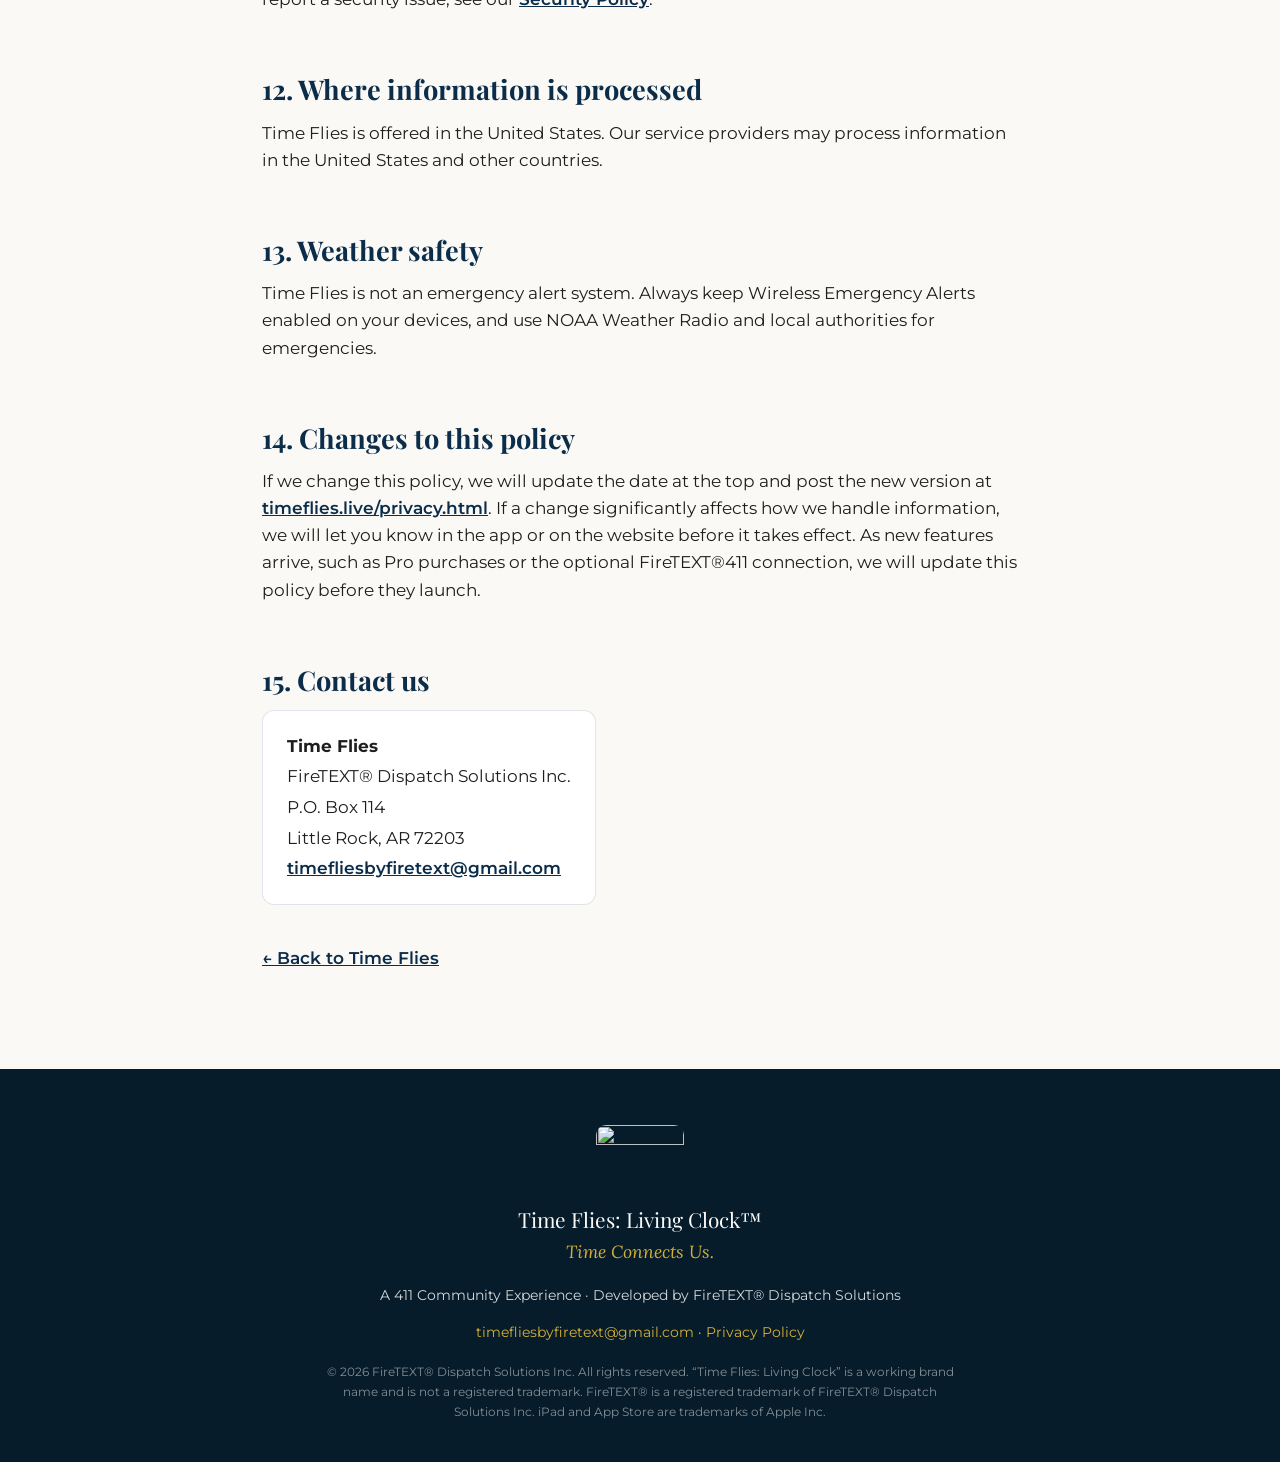
==== commit 0c2353fe: "Privacy policy: crash reports don't store IP addresses Sentry's "Prevent Storing of IP Addresses" is" ====
--- a/website/privacy.html
+++ b/website/privacy.html
@@ -71,7 +71,7 @@
             <li><strong>No GPS.</strong> Time Flies never asks for your location. It uses a ZIP code you type in.</li>
             <li><strong>Your settings stay on your iPad.</strong></li>
             <li><strong>We don’t sell or share your personal information,</strong> and we don’t track you across other apps or websites.</li>
-            <li><strong>Crash reports</strong> help us fix bugs. They don’t include your name, ZIP code, or settings.</li>
+            <li><strong>Crash reports</strong> help us fix bugs. They don’t include your name, ZIP code, settings, or IP address.</li>
           </ul>
         </aside>
 
@@ -131,7 +131,7 @@
         <h2 id="crash-reports">4. Crash and performance reports</h2>
         <p>When the app crashes, freezes, or runs out of memory, it sends a report so we can fix the problem. For a small sample of sessions (about 5%), it also sends basic performance timing.</p>
         <p><strong>Reports include:</strong> the app version, iPad model, iPadOS version, and technical details of the error, such as which part of the app failed.</p>
-        <p><strong>Reports do not include:</strong> your name, ZIP code, settings, screenshots, or what is on your screen. We have configured crash reporting not to attach personal information.</p>
+        <p><strong>Reports do not include:</strong> your name, ZIP code, settings, IP address, screenshots, or what is on your screen. We have configured crash reporting not to attach personal information, and not to store IP addresses.</p>
         <p>Crash reports are not linked to you, are never used for advertising or tracking, and are kept only for a limited time before being deleted.</p>
 
         <h2 id="use">5. How we use information</h2>
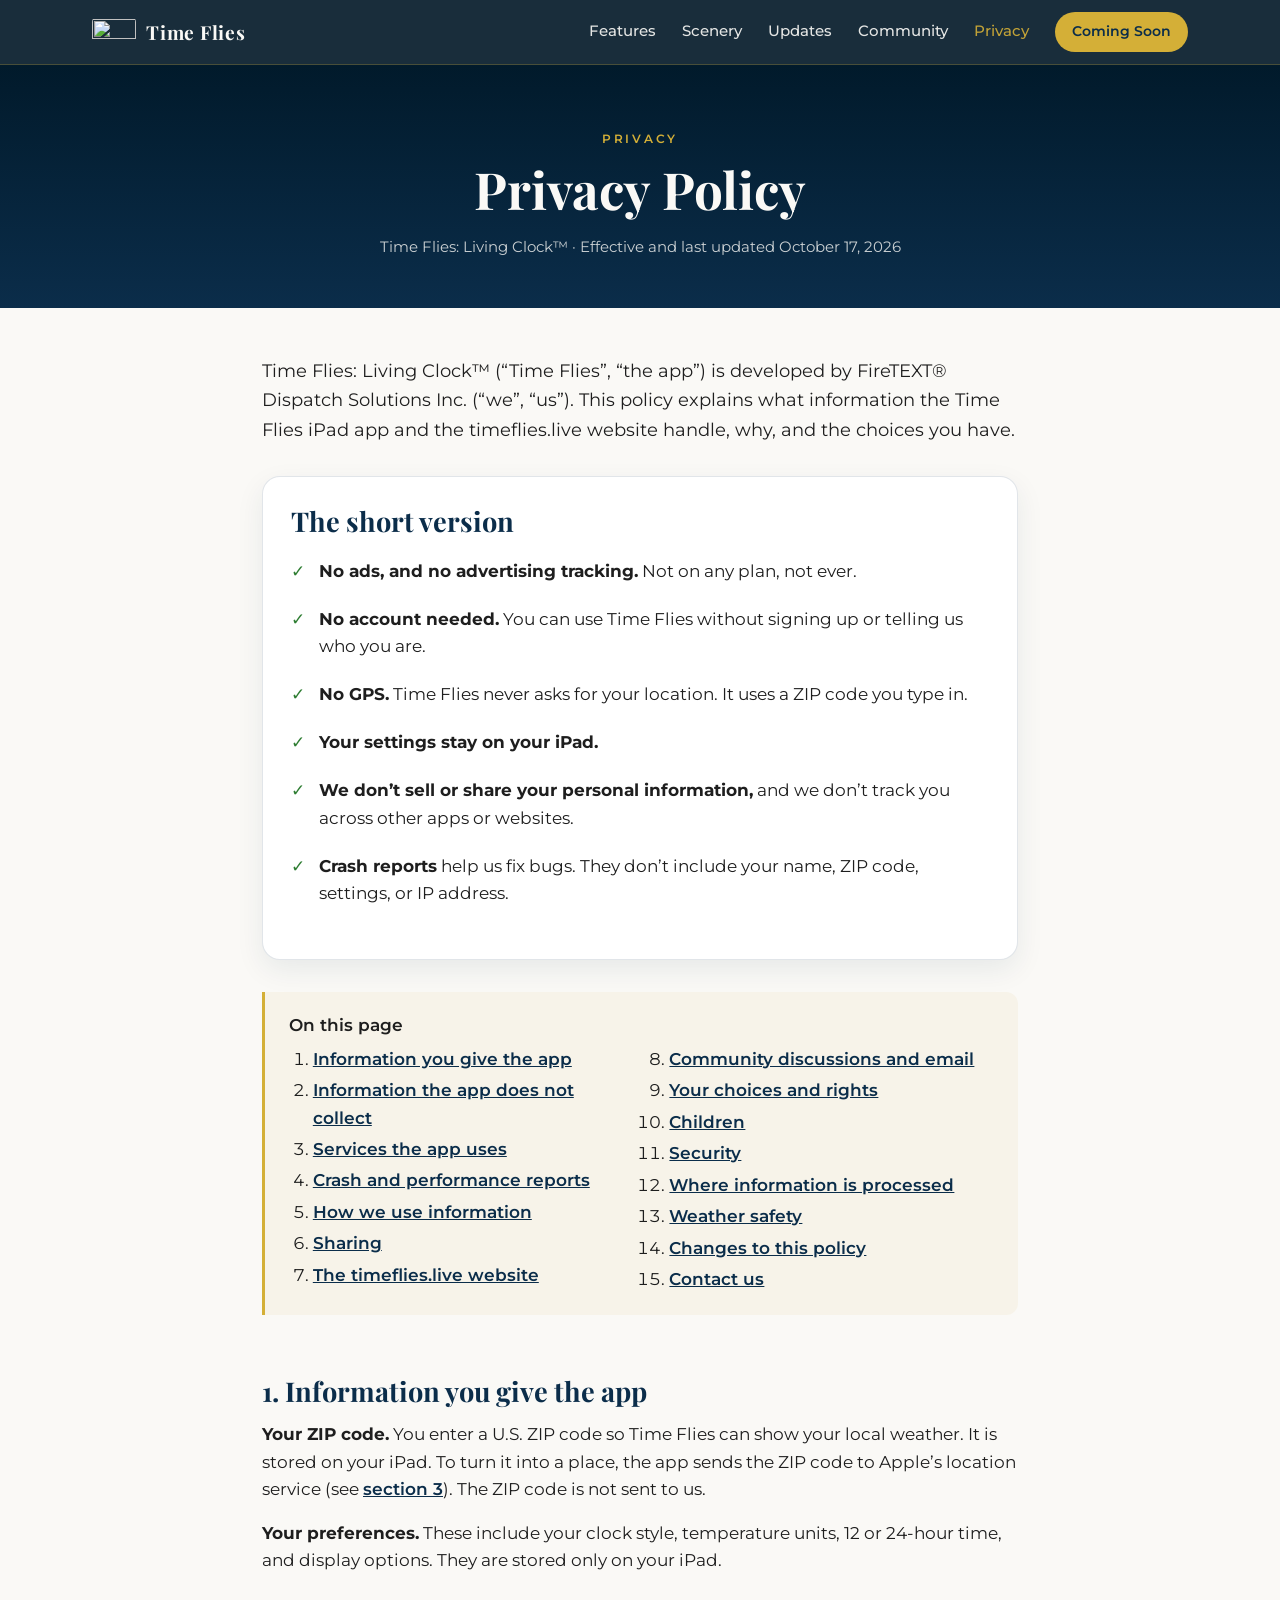
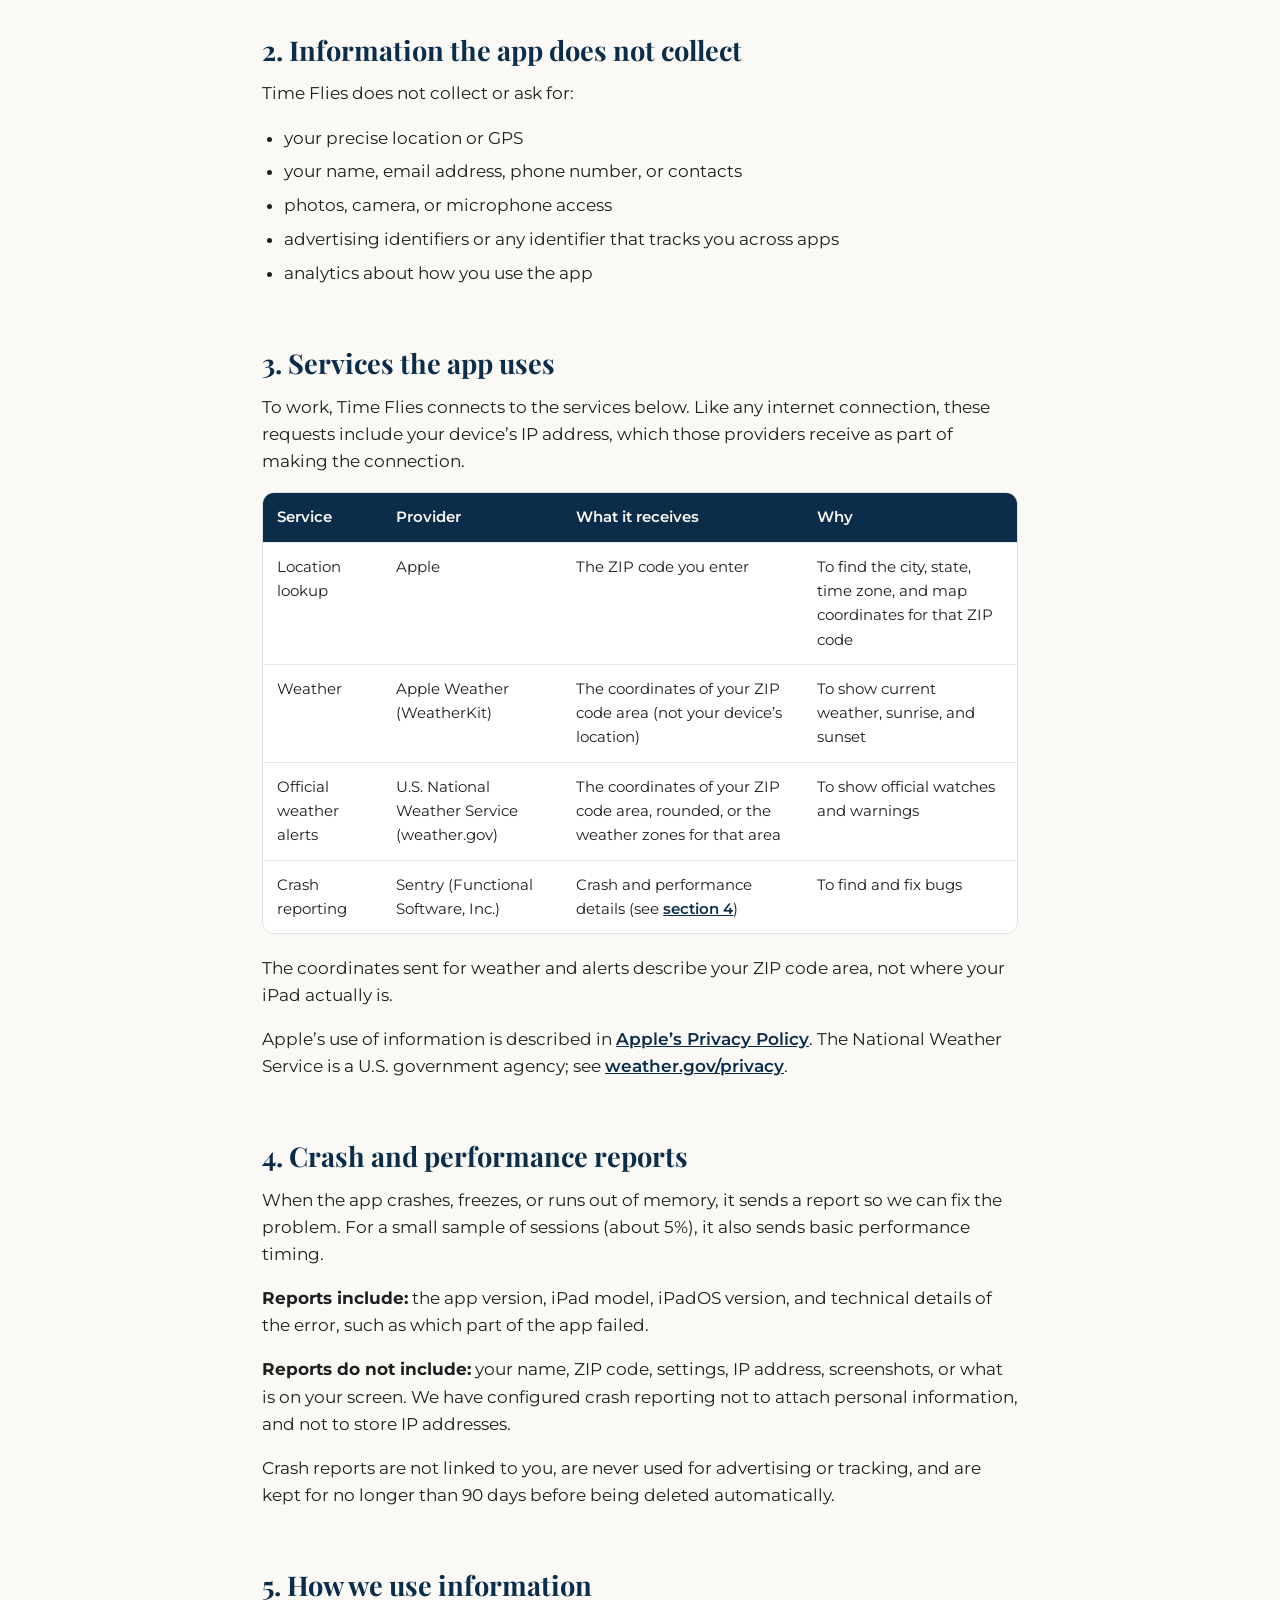
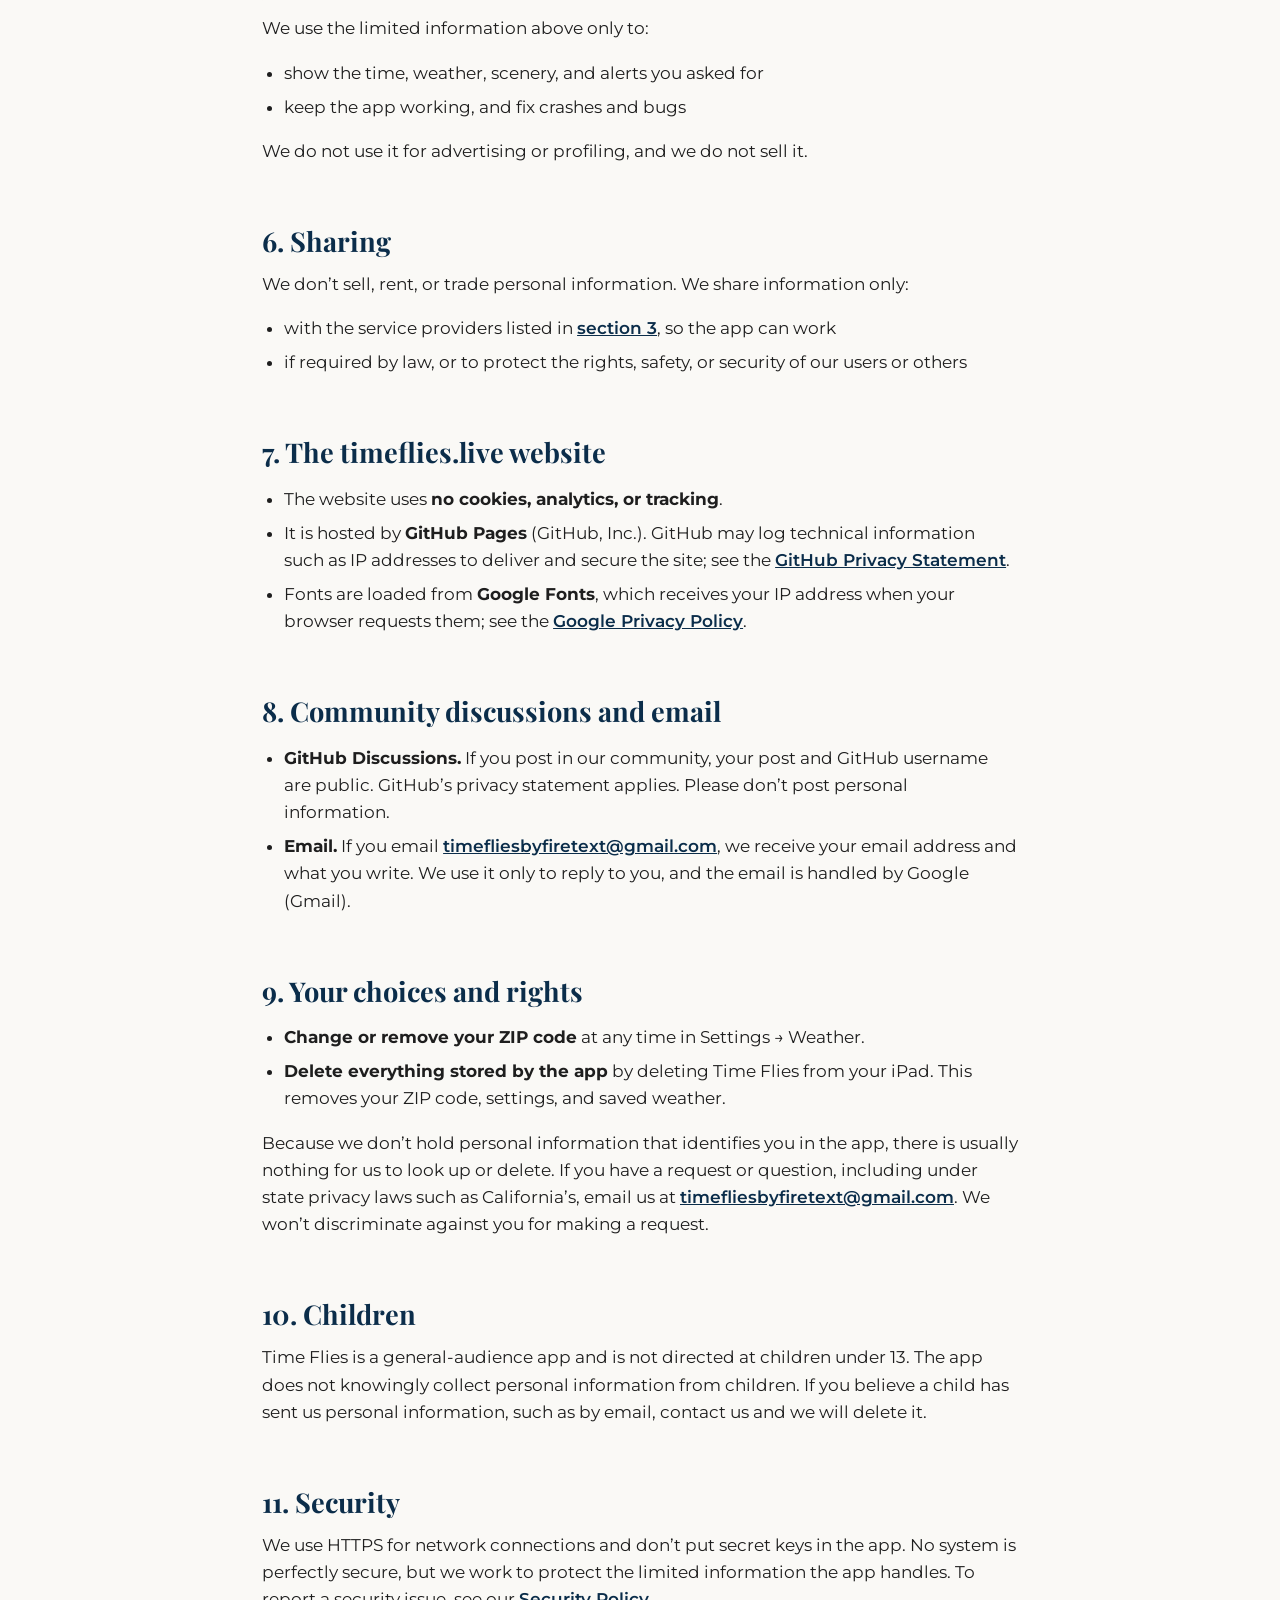
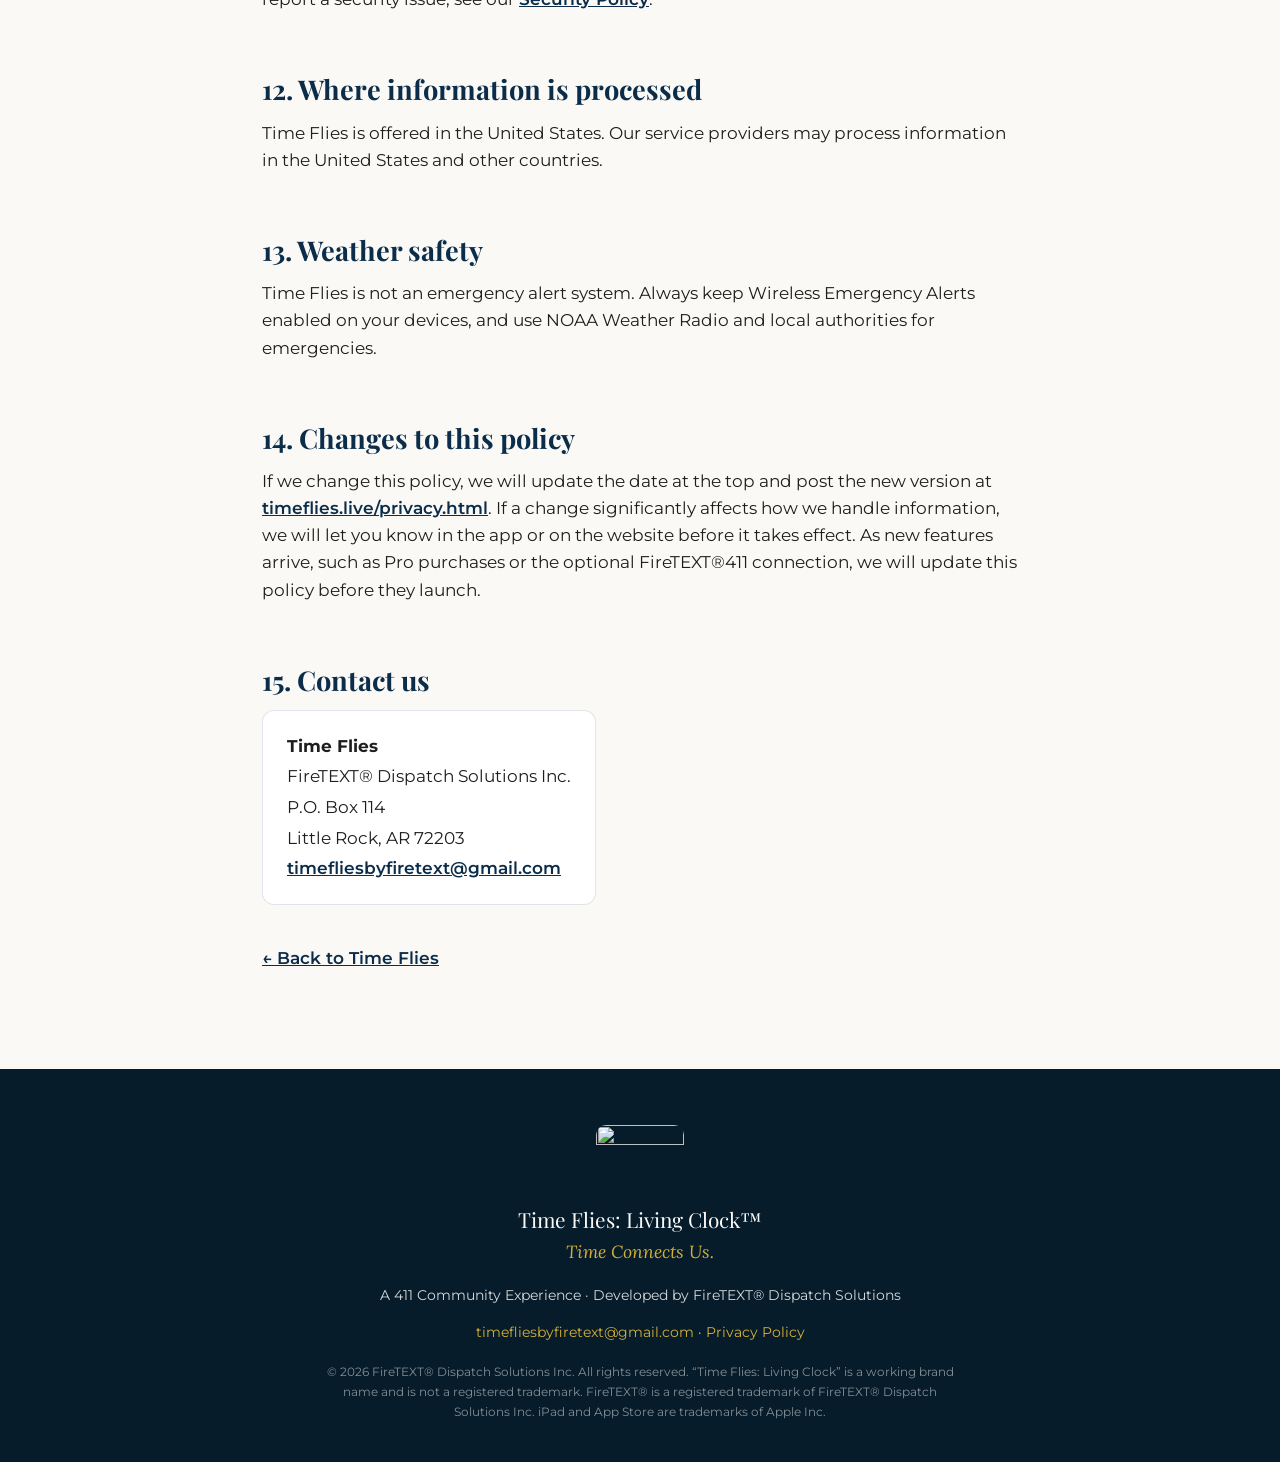
==== commit 53a941ee: "Privacy policy: crash reports are kept no longer than 90 days Co-Authored-By: Claude Opus 5.5 <norep" ====
--- a/website/privacy.html
+++ b/website/privacy.html
@@ -132,7 +132,7 @@
         <p>When the app crashes, freezes, or runs out of memory, it sends a report so we can fix the problem. For a small sample of sessions (about 5%), it also sends basic performance timing.</p>
         <p><strong>Reports include:</strong> the app version, iPad model, iPadOS version, and technical details of the error, such as which part of the app failed.</p>
         <p><strong>Reports do not include:</strong> your name, ZIP code, settings, IP address, screenshots, or what is on your screen. We have configured crash reporting not to attach personal information, and not to store IP addresses.</p>
-        <p>Crash reports are not linked to you, are never used for advertising or tracking, and are kept only for a limited time before being deleted.</p>
+        <p>Crash reports are not linked to you, are never used for advertising or tracking, and are kept for no longer than 90 days before being deleted automatically.</p>
 
         <h2 id="use">5. How we use information</h2>
         <p>We use the limited information above only to:</p>
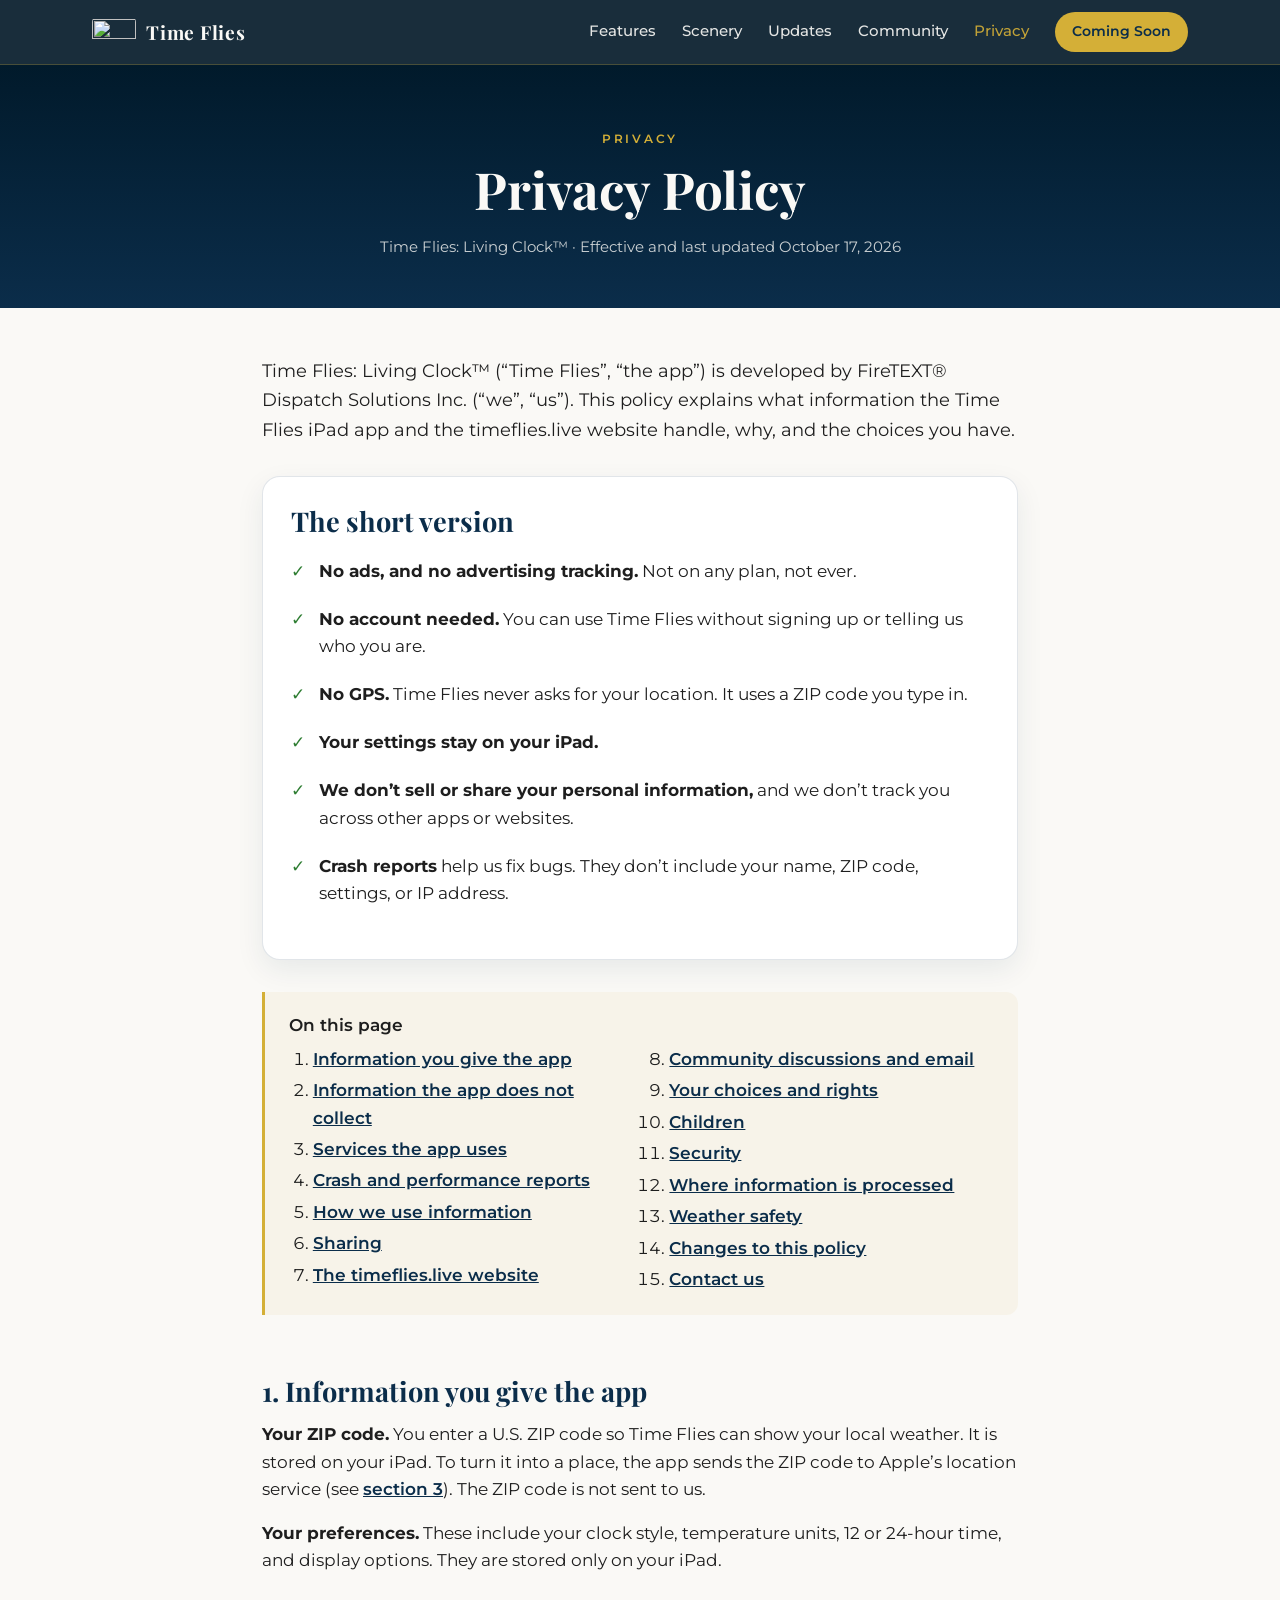
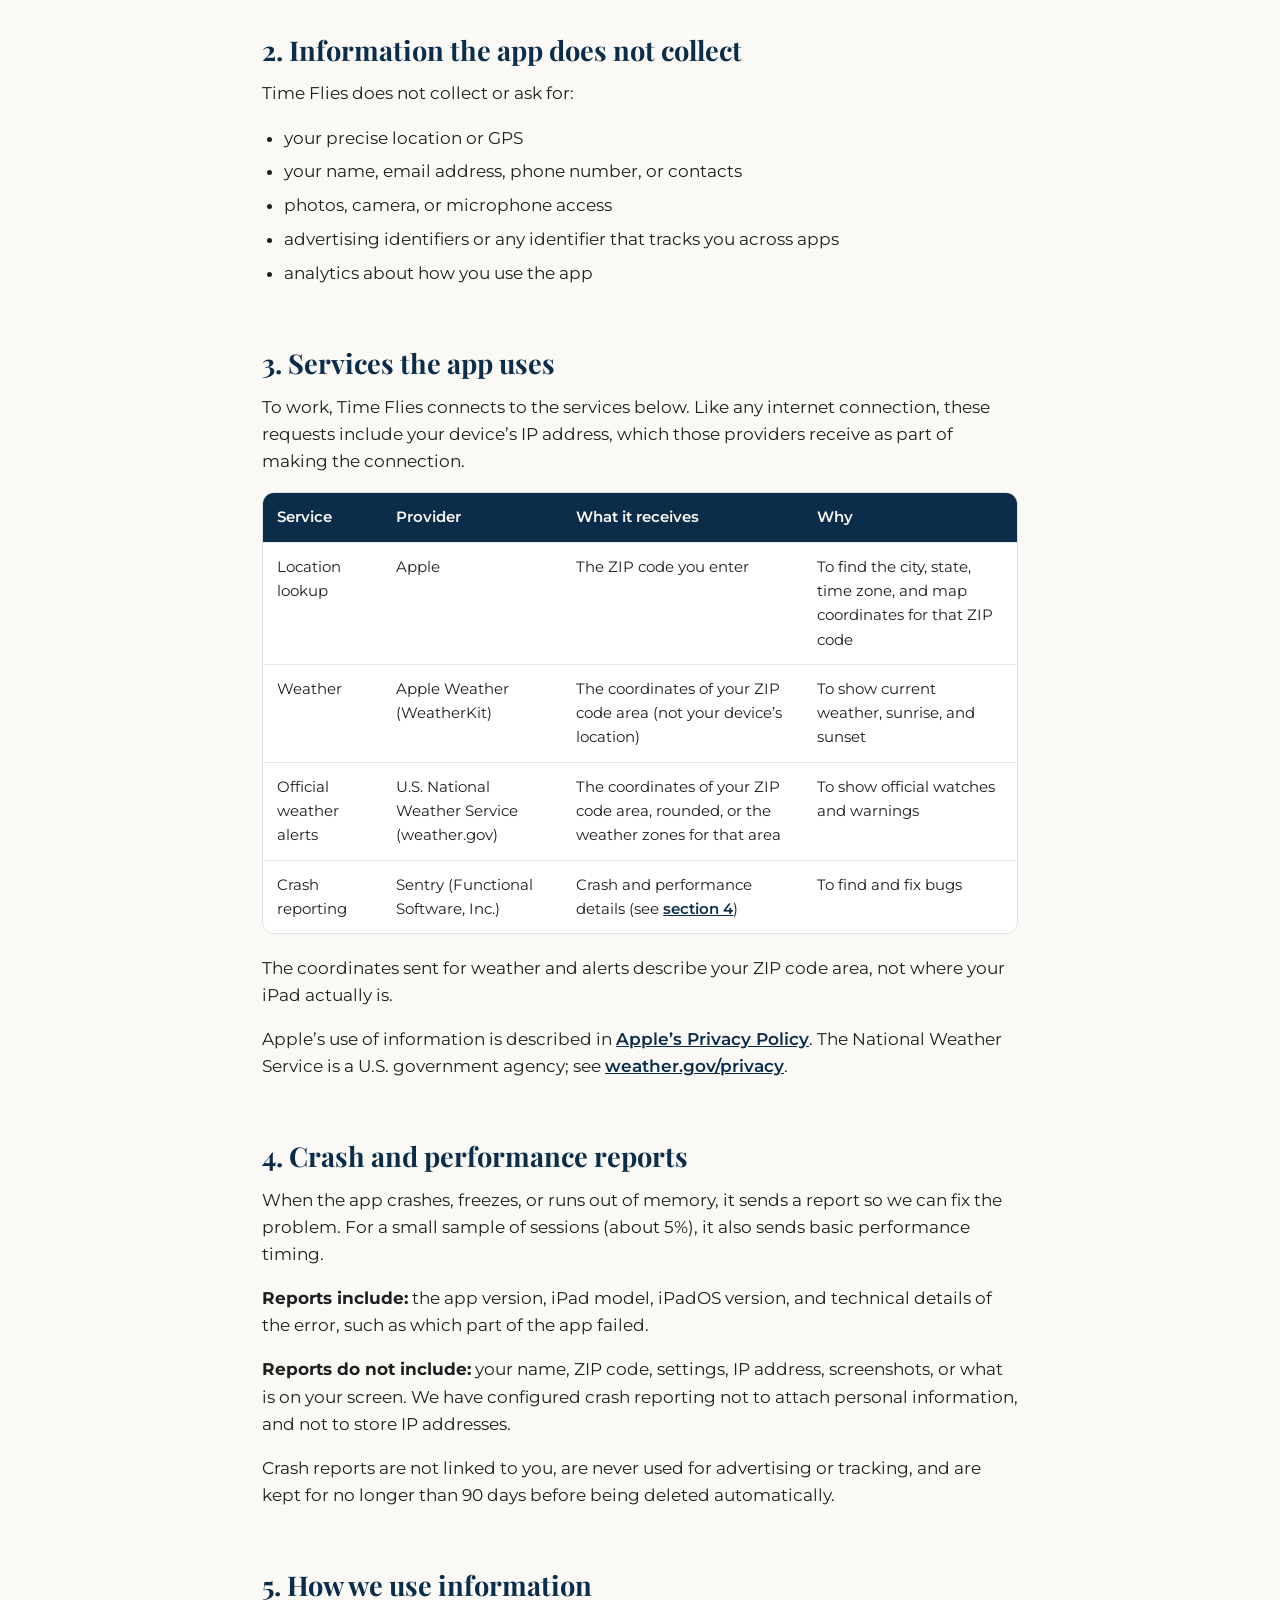
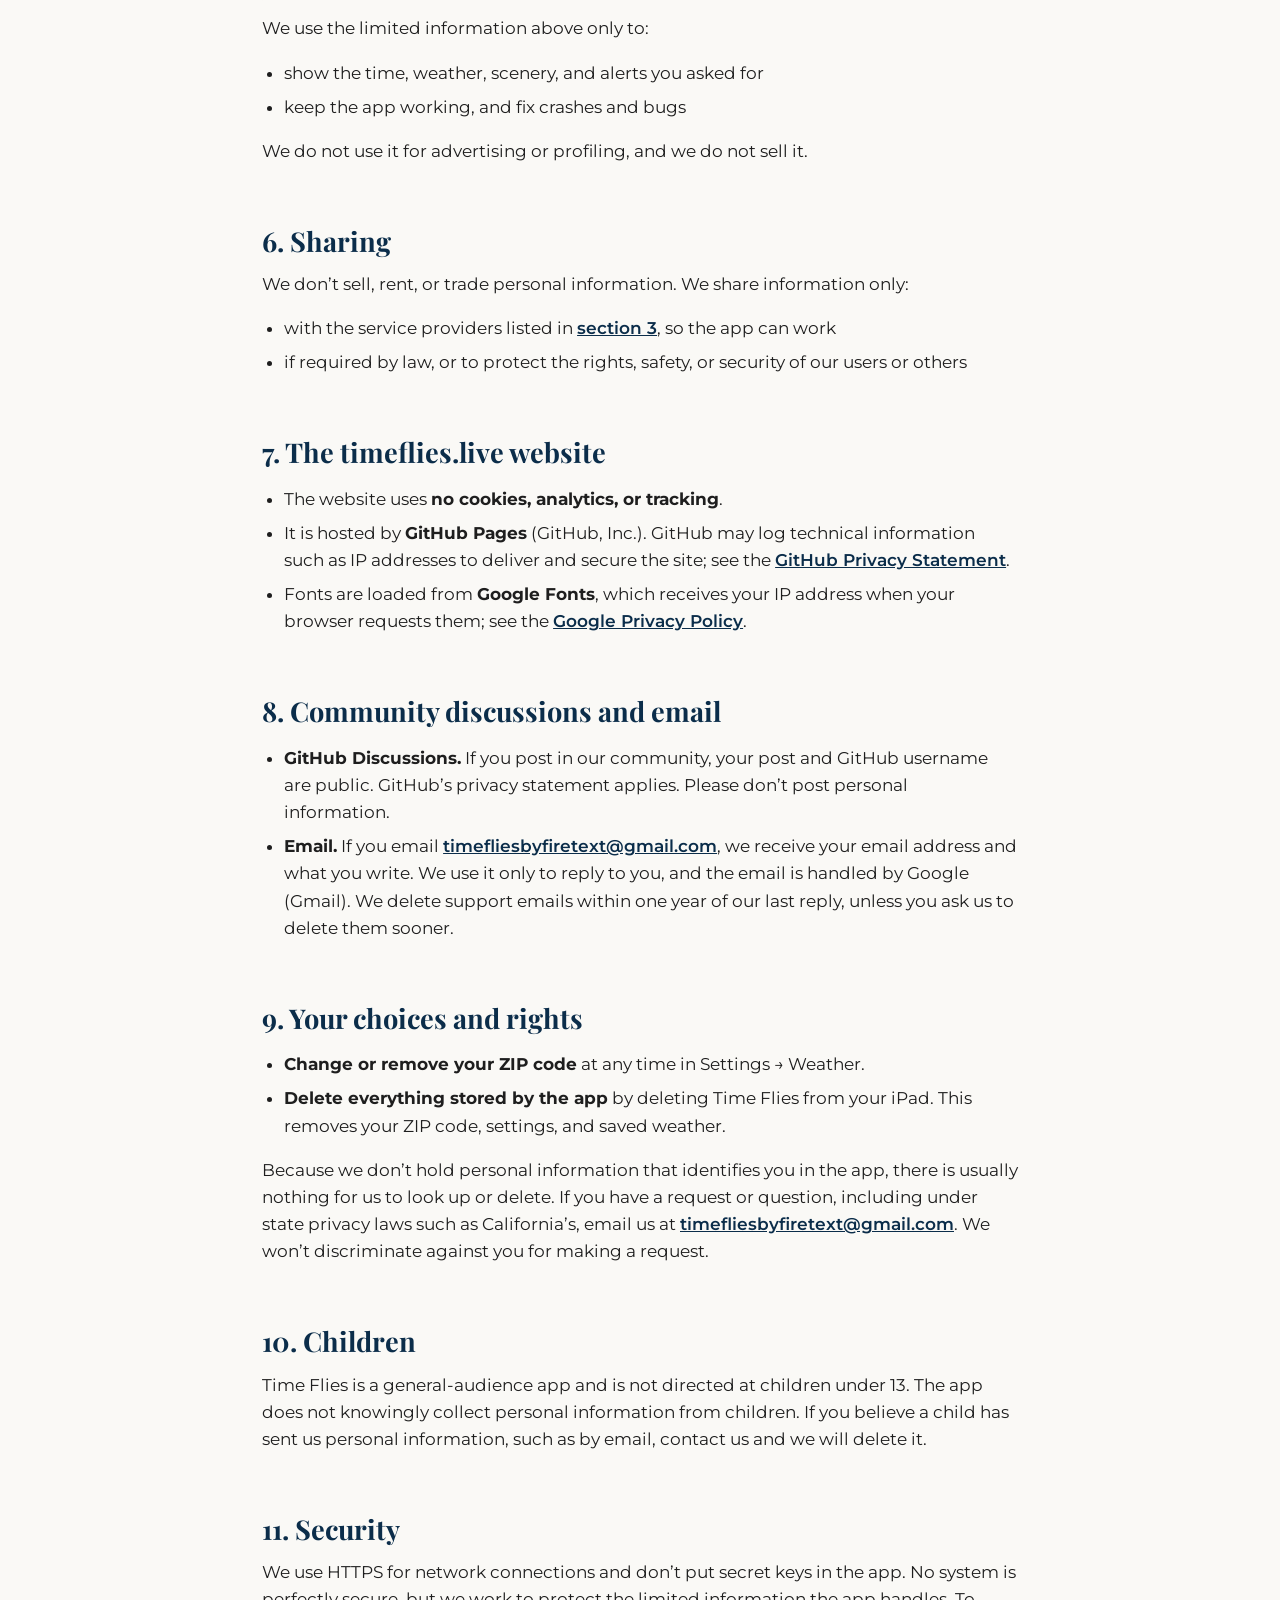
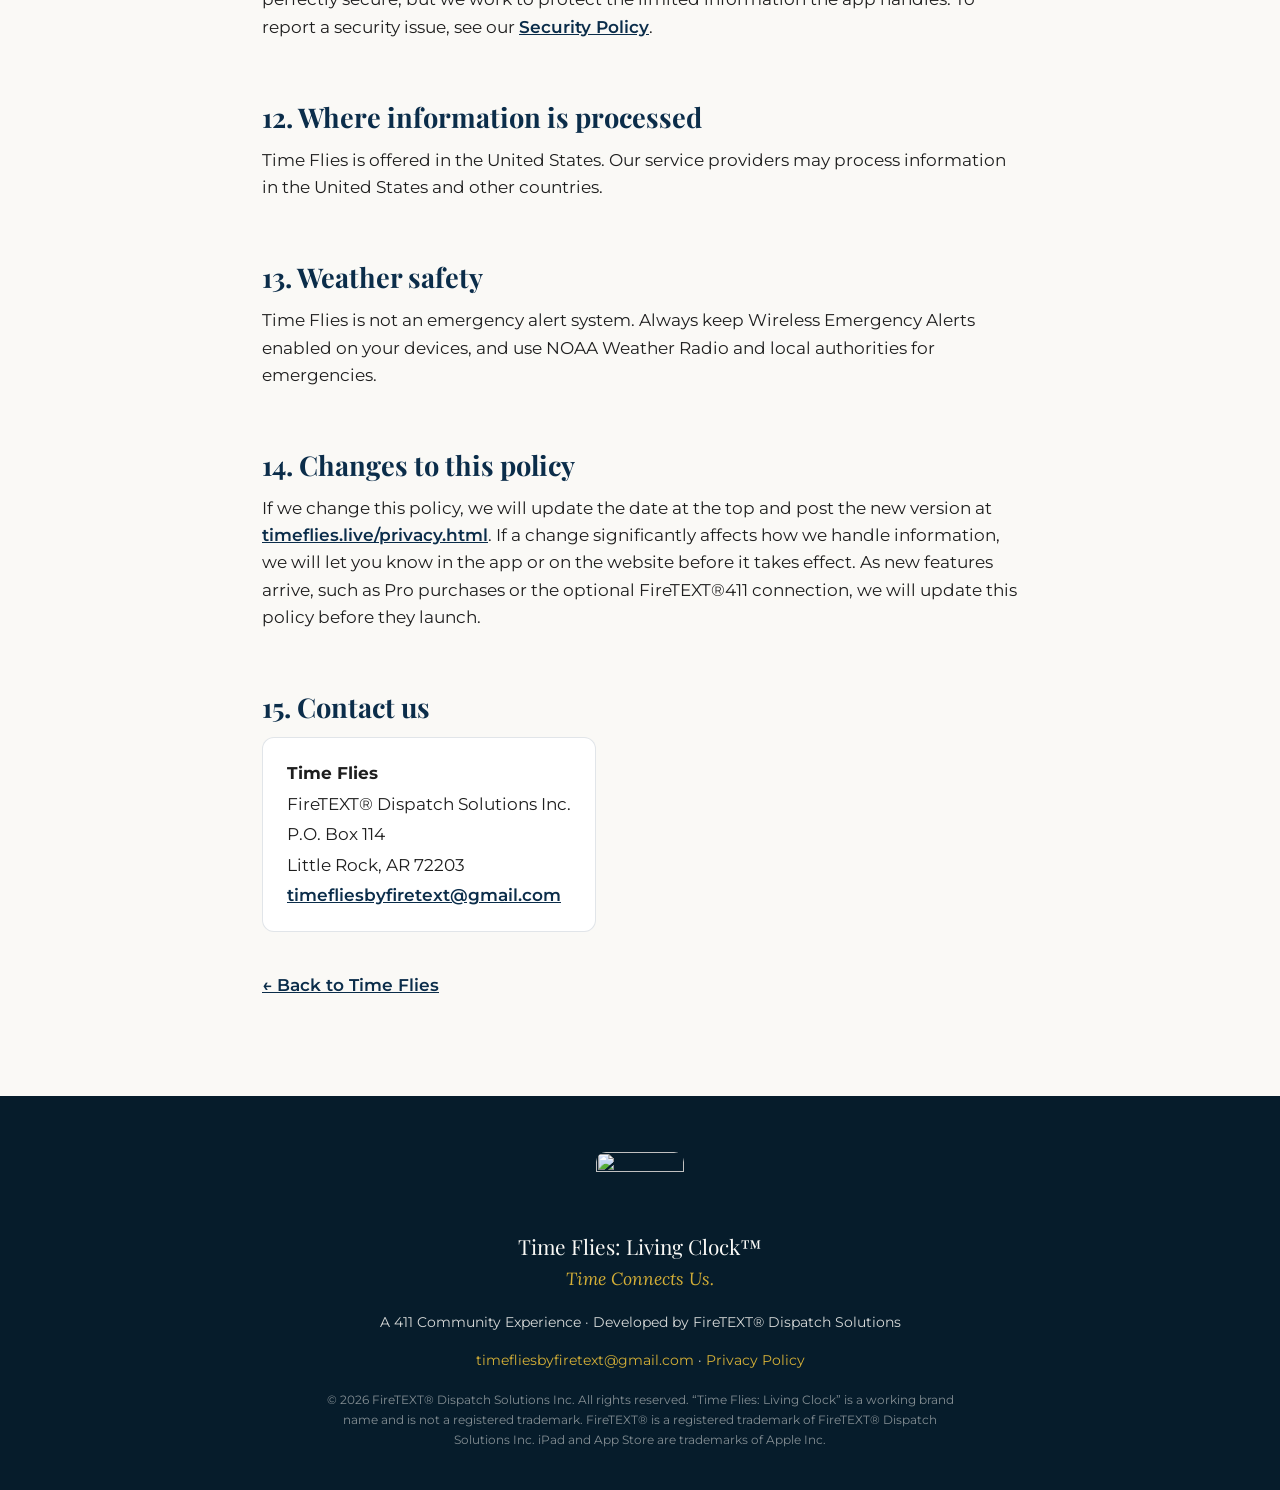
==== commit d05b62df: "Privacy policy: support emails are deleted within one year Co-Authored-By: Claude Opus 5.5 <noreply@" ====
--- a/website/privacy.html
+++ b/website/privacy.html
@@ -159,7 +159,7 @@
         <h2 id="community">8. Community discussions and email</h2>
         <ul>
           <li><strong>GitHub Discussions.</strong> If you post in our community, your post and GitHub username are public. GitHub’s privacy statement applies. Please don’t post personal information.</li>
-          <li><strong>Email.</strong> If you email <a href="mailto:timefliesbyfiretext@gmail.com">timefliesbyfiretext@gmail.com</a>, we receive your email address and what you write. We use it only to reply to you, and the email is handled by Google (Gmail).</li>
+          <li><strong>Email.</strong> If you email <a href="mailto:timefliesbyfiretext@gmail.com">timefliesbyfiretext@gmail.com</a>, we receive your email address and what you write. We use it only to reply to you, and the email is handled by Google (Gmail). We delete support emails within one year of our last reply, unless you ask us to delete them sooner.</li>
         </ul>
 
         <h2 id="choices">9. Your choices and rights</h2>
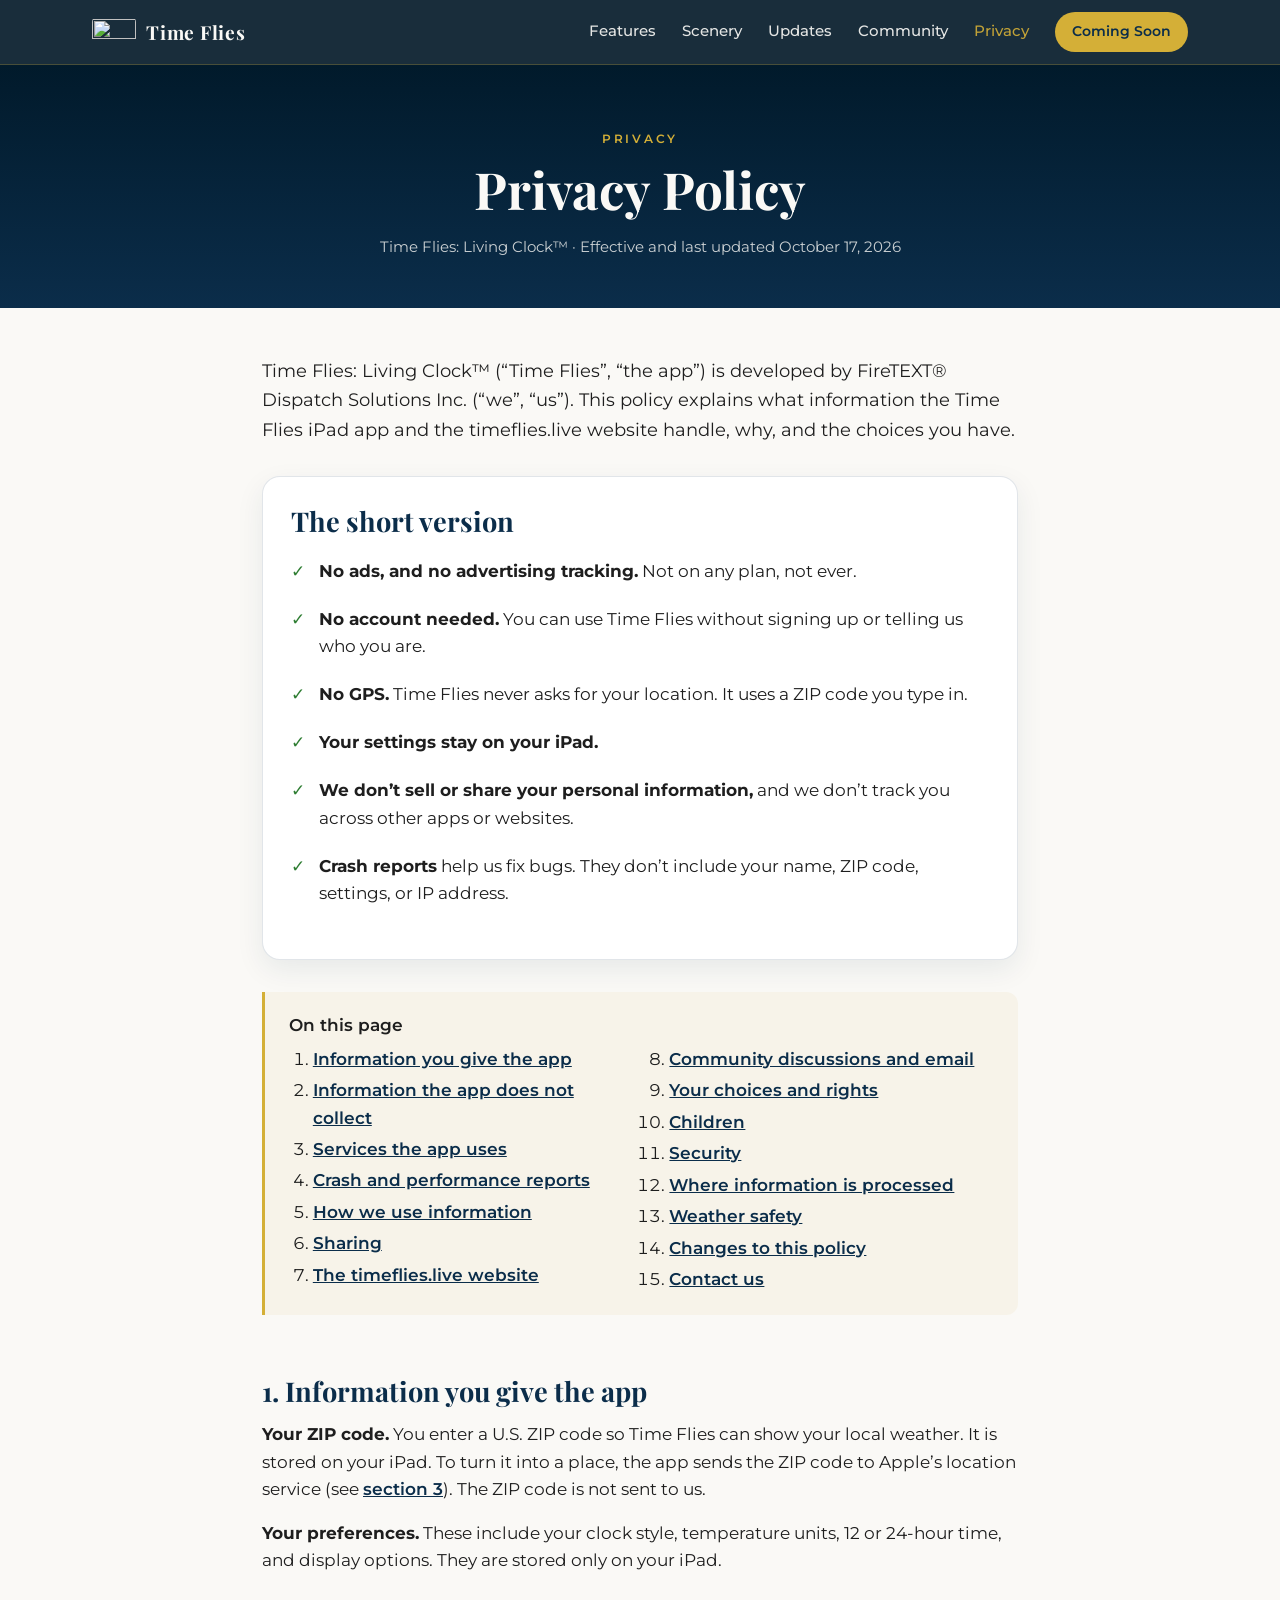
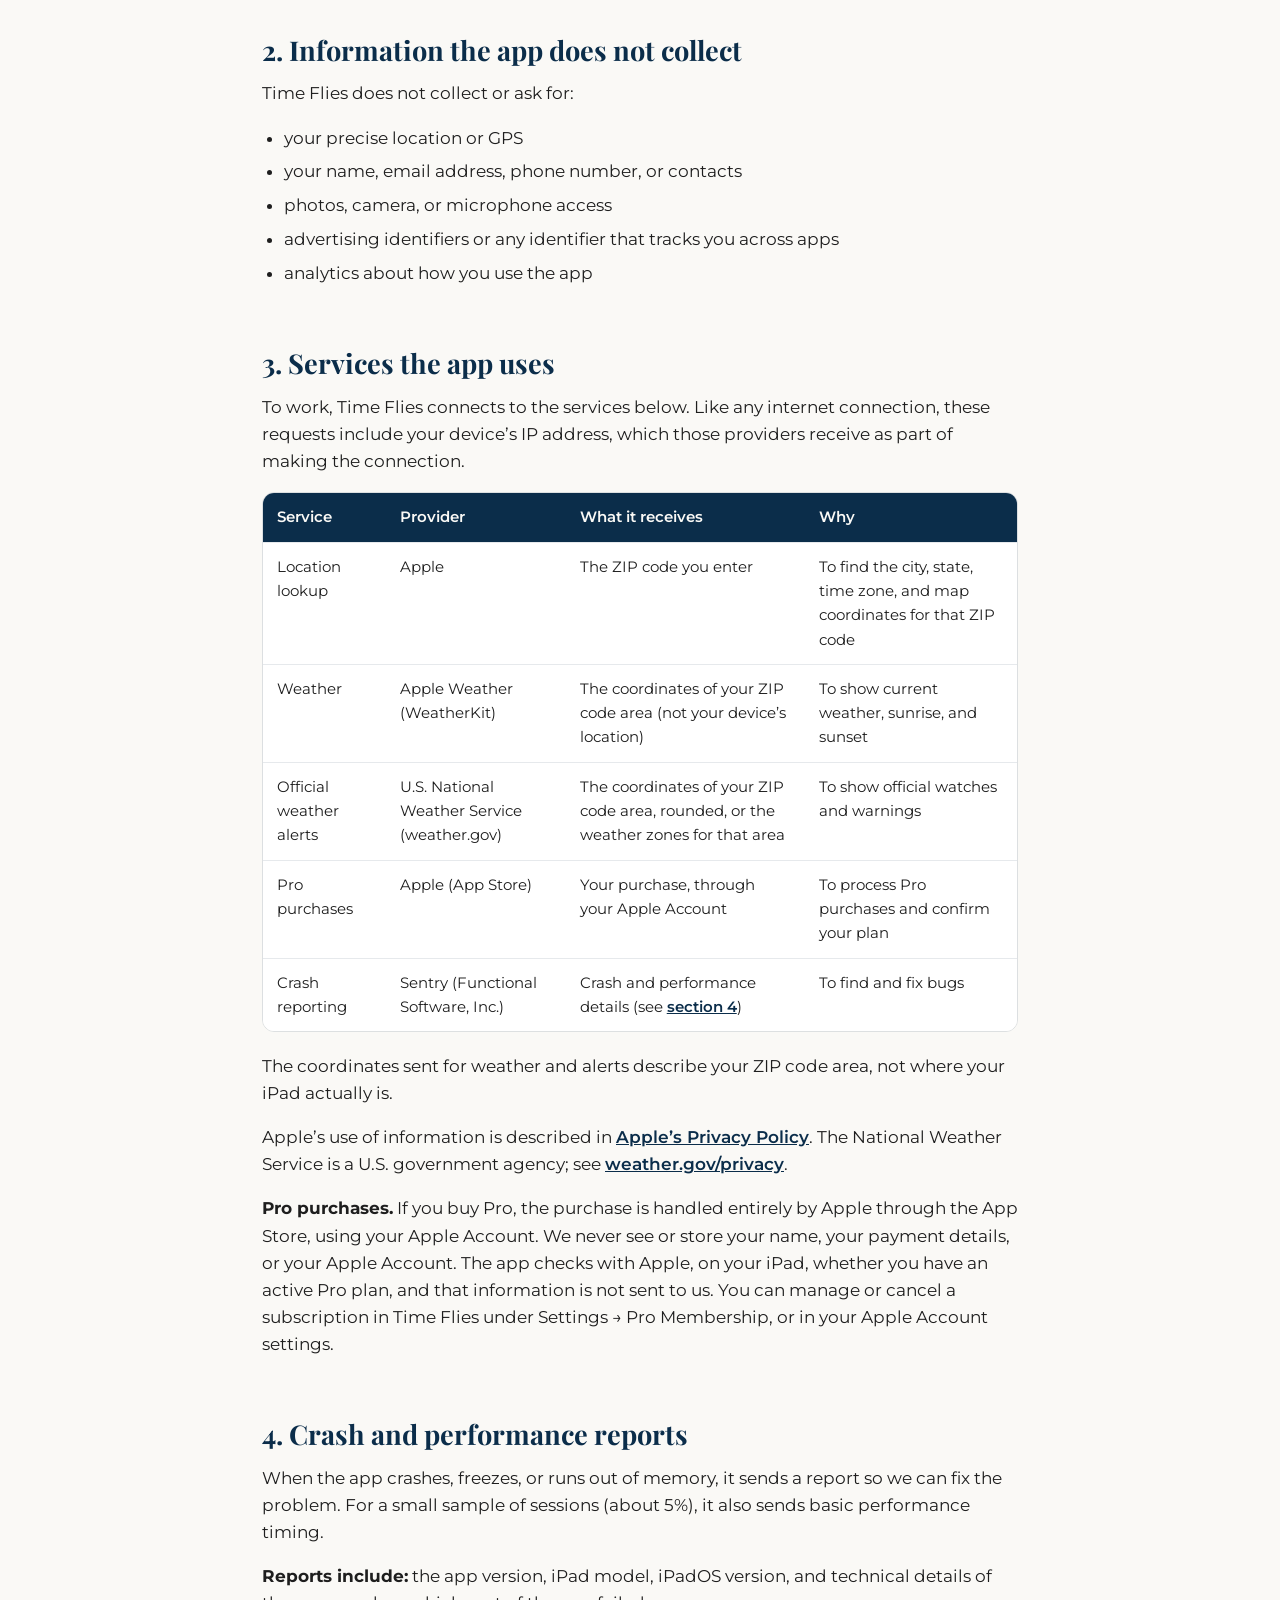
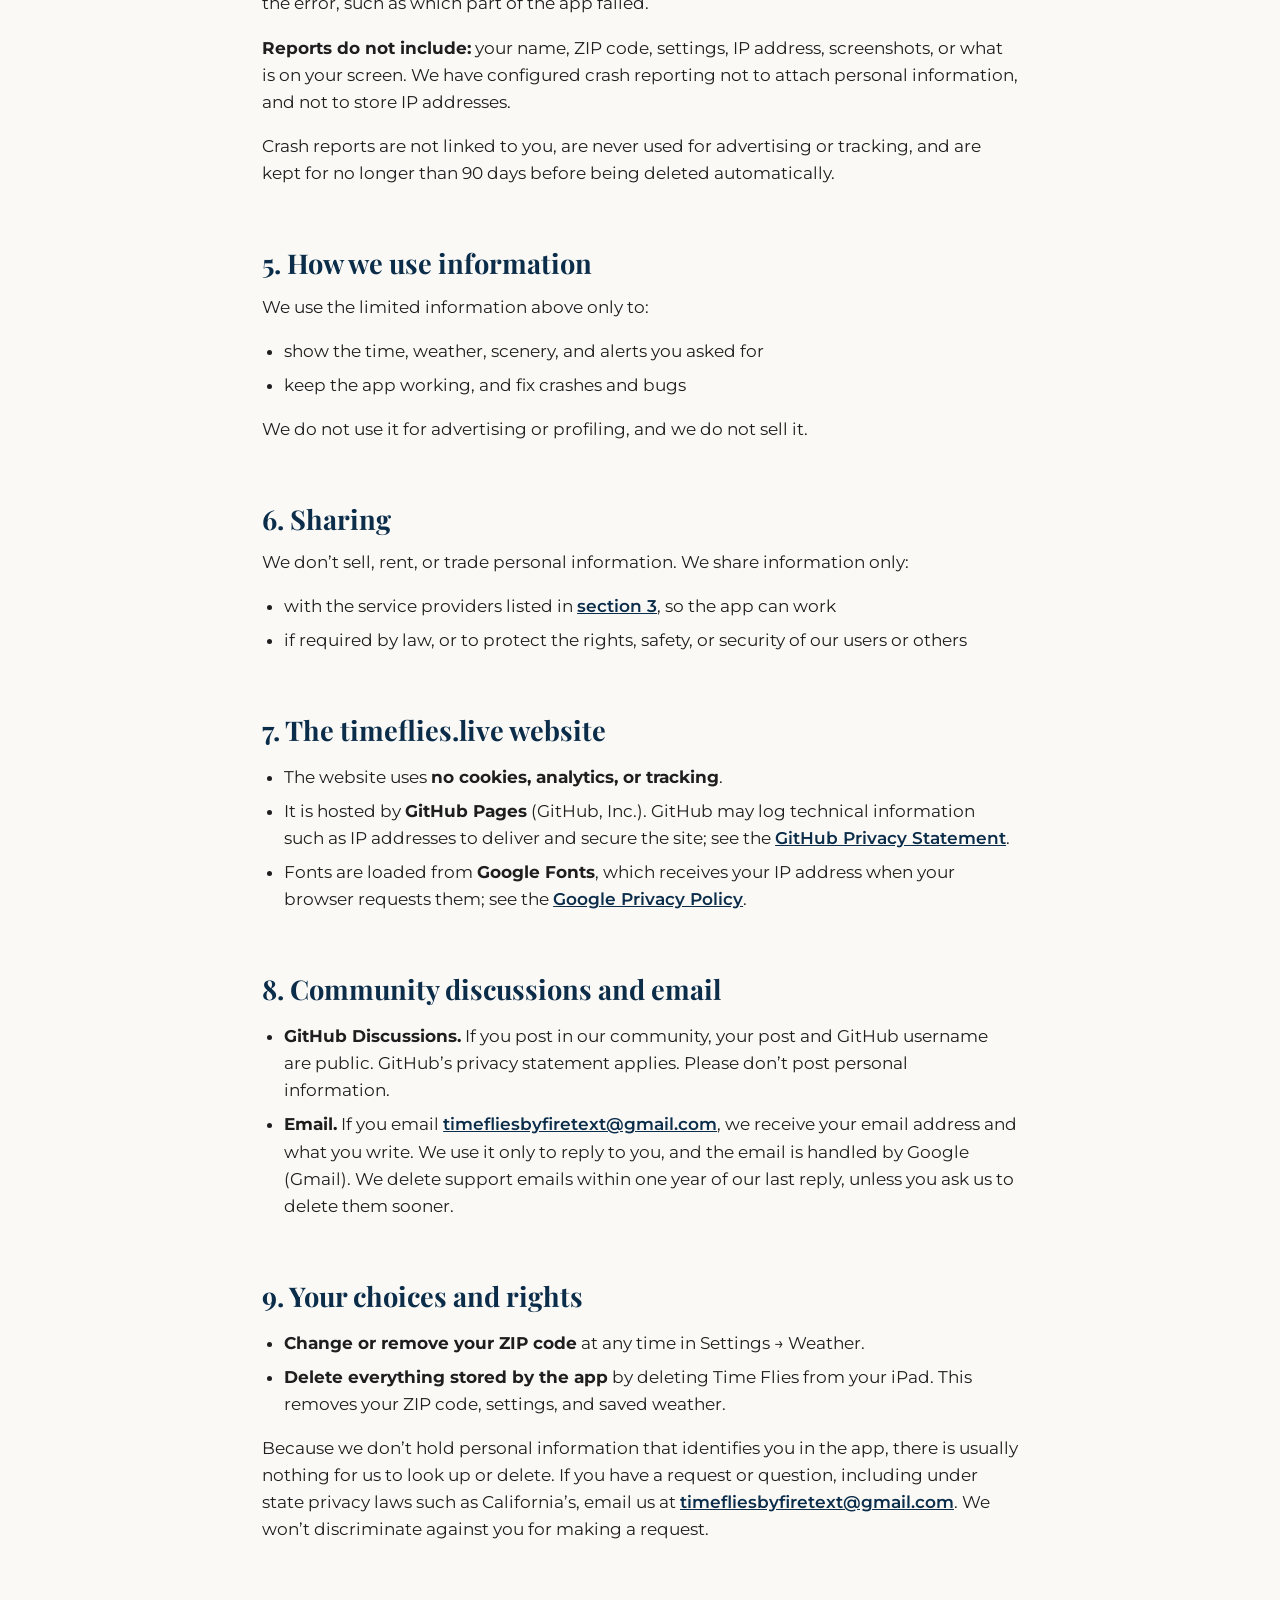
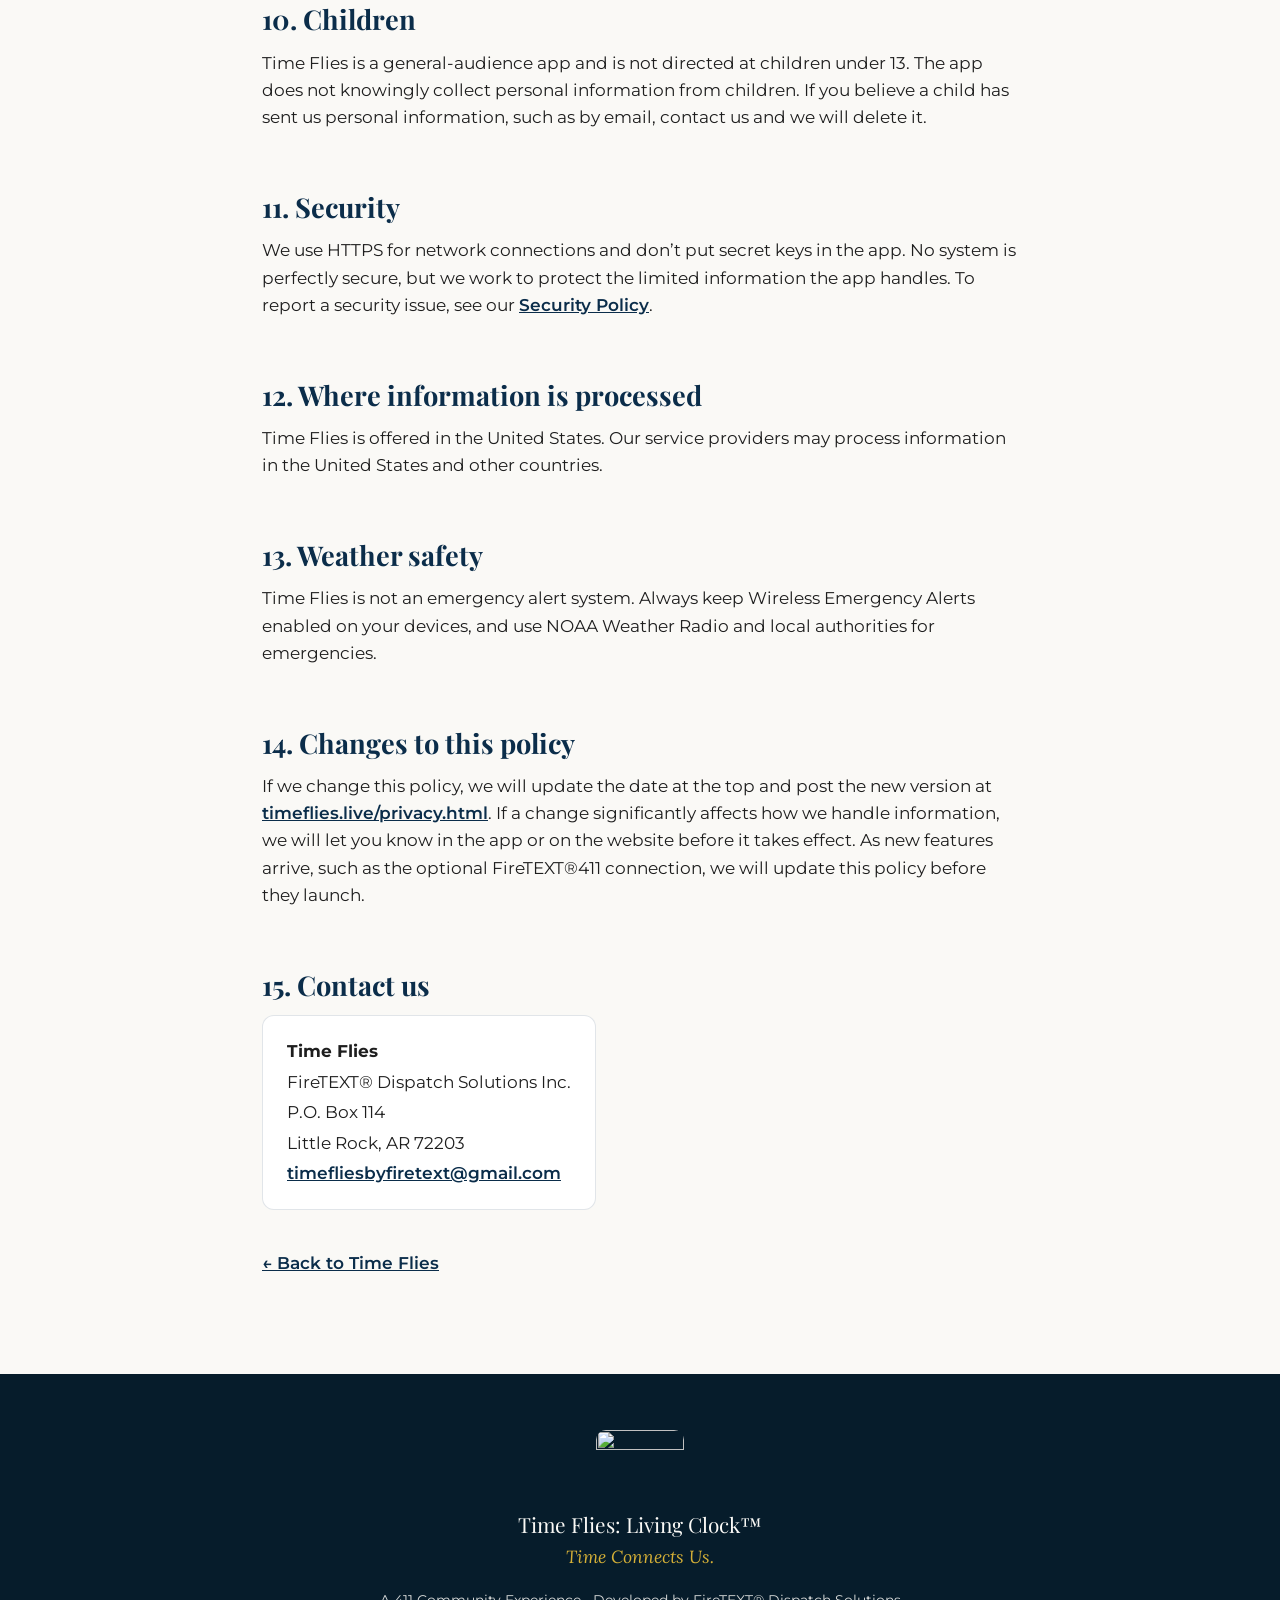
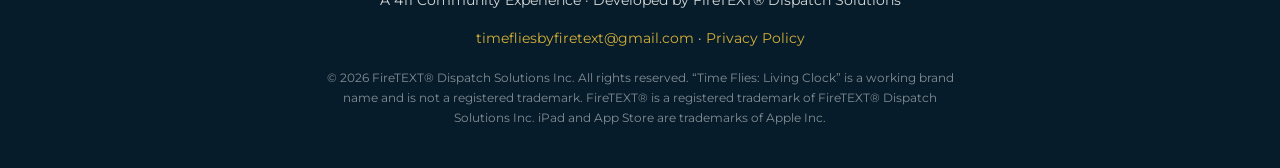
==== commit a07ac1a2: "Privacy policy: add Pro purchases Pro is handled by Apple through the App Store; the app checks enti" ====
--- a/website/privacy.html
+++ b/website/privacy.html
@@ -121,6 +121,7 @@
               <tr><td>Location lookup</td><td>Apple</td><td>The ZIP code you enter</td><td>To find the city, state, time zone, and map coordinates for that ZIP code</td></tr>
               <tr><td>Weather</td><td>Apple Weather (WeatherKit)</td><td>The coordinates of your ZIP code area (not your device’s location)</td><td>To show current weather, sunrise, and sunset</td></tr>
               <tr><td>Official weather alerts</td><td>U.S. National Weather Service (weather.gov)</td><td>The coordinates of your ZIP code area, rounded, or the weather zones for that area</td><td>To show official watches and warnings</td></tr>
+              <tr><td>Pro purchases</td><td>Apple (App Store)</td><td>Your purchase, through your Apple Account</td><td>To process Pro purchases and confirm your plan</td></tr>
               <tr><td>Crash reporting</td><td>Sentry (Functional Software, Inc.)</td><td>Crash and performance details (see <a href="#crash-reports">section 4</a>)</td><td>To find and fix bugs</td></tr>
             </tbody>
           </table>
@@ -128,6 +129,8 @@
         <p>The coordinates sent for weather and alerts describe your ZIP code area, not where your iPad actually is.</p>
         <p>Apple’s use of information is described in <a href="https://www.apple.com/legal/privacy/">Apple’s Privacy Policy</a>. The National Weather Service is a U.S. government agency; see <a href="https://www.weather.gov/privacy">weather.gov/privacy</a>.</p>
 
+        <p id="pro-purchases"><strong>Pro purchases.</strong> If you buy Pro, the purchase is handled entirely by Apple through the App Store, using your Apple Account. We never see or store your name, your payment details, or your Apple Account. The app checks with Apple, on your iPad, whether you have an active Pro plan, and that information is not sent to us. You can manage or cancel a subscription in Time Flies under Settings → Pro Membership, or in your Apple Account settings.</p>
+
         <h2 id="crash-reports">4. Crash and performance reports</h2>
         <p>When the app crashes, freezes, or runs out of memory, it sends a report so we can fix the problem. For a small sample of sessions (about 5%), it also sends basic performance timing.</p>
         <p><strong>Reports include:</strong> the app version, iPad model, iPadOS version, and technical details of the error, such as which part of the app failed.</p>
@@ -182,7 +185,7 @@
         <p>Time Flies is not an emergency alert system. Always keep Wireless Emergency Alerts enabled on your devices, and use NOAA Weather Radio and local authorities for emergencies.</p>
 
         <h2 id="changes">14. Changes to this policy</h2>
-        <p>If we change this policy, we will update the date at the top and post the new version at <a href="https://timeflies.live/privacy.html">timeflies.live/privacy.html</a>. If a change significantly affects how we handle information, we will let you know in the app or on the website before it takes effect. As new features arrive, such as Pro purchases or the optional FireTEXT®411 connection, we will update this policy before they launch.</p>
+        <p>If we change this policy, we will update the date at the top and post the new version at <a href="https://timeflies.live/privacy.html">timeflies.live/privacy.html</a>. If a change significantly affects how we handle information, we will let you know in the app or on the website before it takes effect. As new features arrive, such as the optional FireTEXT®411 connection, we will update this policy before they launch.</p>
 
         <h2 id="contact">15. Contact us</h2>
         <address class="legal-address">
